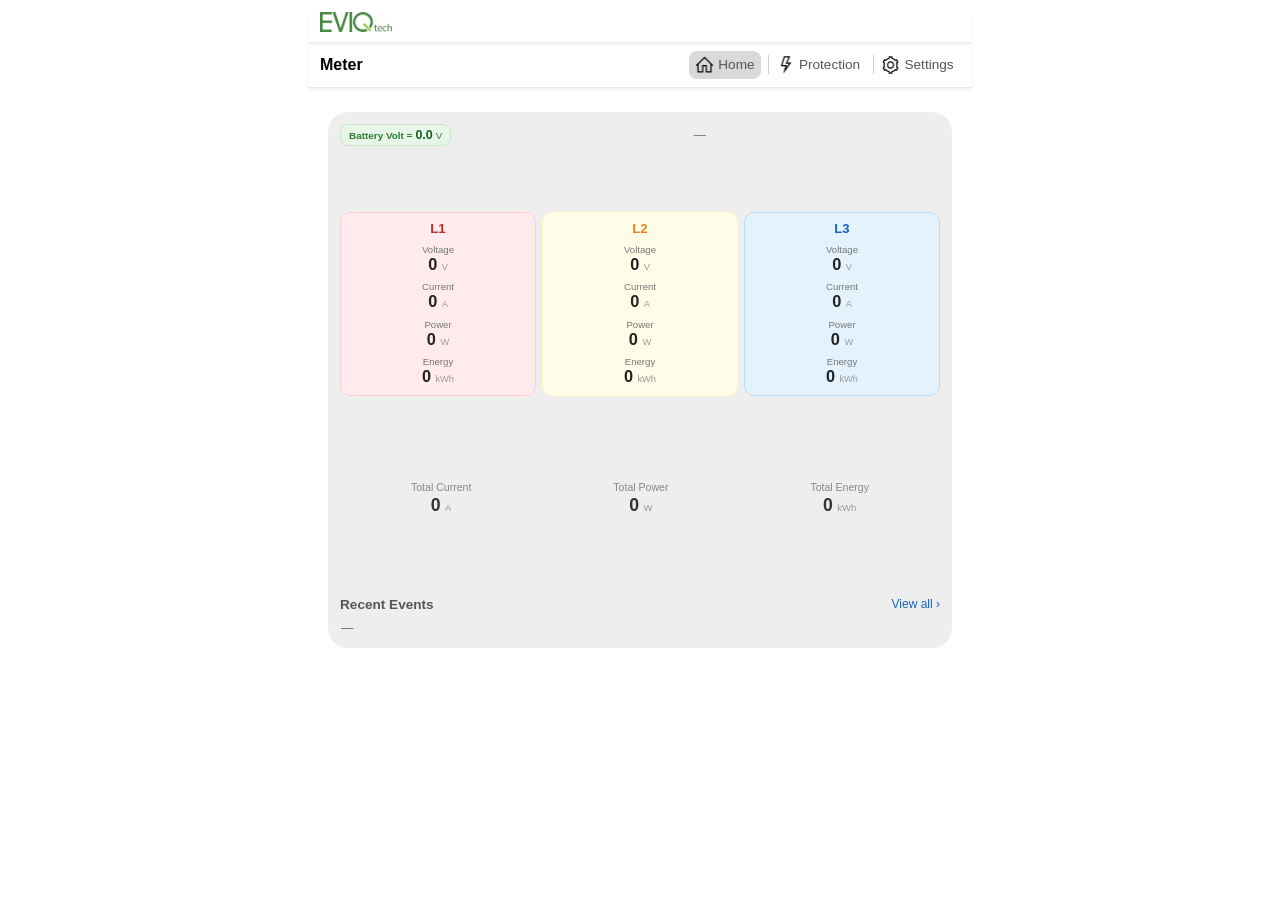
==== data/index.html @ b84dc97a "Log implementation, Bat voltage monitor implementation has been included in this commit." ====
<!DOCTYPE html>
<html lang="en">

<head>
  <meta charset="UTF-8" />
  <meta name="viewport" content="width=device-width, initial-scale=1.0" />
  <link rel="stylesheet" href="css/style.css?##VERSION##" />
  <link rel="stylesheet" href="css/style_additional.css?##VERSION##" />
  <link rel="icon" href="favicon.ico" type="image/x-icon" />
  <script src="scripts/app.js?##VERSION##" defer></script>
  <title>3-Phase Meter</title>
</head>

<body>
  <svg xmlns="http://www.w3.org/2000/svg" style="display:none;">
    <symbol id="icon-eye" viewBox="0 0 576 512">
      <path d="M288 0C128.94 0 3.85 114.61.3 266.34c-.8 32.34 11.94 63.22 36.02 87.29 10.1 10.09 20.68 19.2 31.87 27.5 62.94 44.48 143.53 68.87 219.82 68.87 144.1 0 269.5-114.6 273-266.34C575.7 82.65 463.96 0 288 0zM287.6 368c-52.76 0-95.96-43.23-95.96-96s43.2-96 95.96-96c52.77 0 95.98 43.22 95.98 96S340.37 368 287.6 368zm0-160a63.73 63.73 0 0 0-63.71 63.7 63.7 63.7 0 0 0 127.41 0A63.73 63.73 0 0 0 287.6 208z"/>
    </symbol>
  </svg>

  <div class="main-container">
    <header class="nav-bar">
      <div id="header-brand-bar" style="display:flex; align-items:center; justify-content:space-between;">
        <a href="/">
          <img src="images/logo.png" class="logo" onerror="this.style.display='none'" />
        </a>
        <div style="display:flex; flex-direction:column; align-items:center;">
          <div class="logo-images">
            <img src="images/wifi_e.svg" id="wifi-e" title="WiFi Excellent" style="display:none;" />
            <img src="images/wifi_g.svg" id="wifi-g" title="WiFi Good" style="display:none;" />
            <img src="images/wifi_w.svg" id="wifi-w" title="WiFi Weak" style="display:none;" />
            <img src="images/ap.png" id="apIcon" title="Access Point" style="display:none;" />
          </div>
          <span id="apwifiName" style="display:block; font-size:.6rem;"></span>
        </div>
      </div>

      <div class="v9-header-row" style="display:flex; align-items:center; justify-content:space-between; width:100%;">
        <h2 class="wpg-heading" style="display:block; flex-shrink:1; min-width:0;" id="switchNameText">Meter</h2>
        <nav class="menu-bar" id="menu-bar-nav"
             style="position:static; margin-left:auto; display:flex; flex-direction:row; box-shadow:none; width:auto; background:transparent; padding:0; gap:2px;">
          <div class="main_menu menu-1 active" onclick="showContent('menu-1')">
            <img src="images/home.png" alt="Home" /><span class="nav-label">Home</span>
          </div>
          <div class="main_menu menu-3" onclick="showContent('menu-3')">
            <img src="images/power.png" alt="Protection" /><span class="nav-label">Protection</span>
          </div>
          <div class="main_menu menu-2" onclick="showContent('menu-2')">
            <img src="images/settings.png" alt="Settings" /><span class="nav-label">Settings</span>
          </div>
        </nav>
      </div>
    </header>

    <div class="page" style="margin-top:6.5rem;">
      <main id="content">
        <!-- ============ HOME ============ -->
        <div class="home-container gap-flex content-div active" id="menu-1">
          <div id="main-switch-container" class="padding-outer" style="padding:1rem">
            <!-- Per-phase cards: each phase in its own colour with its V/I/P/E -->
            <!-- .phase-cell: one parameter (label / value / unit). Grid = 2x2 per box. -->
            <!-- Three phase boxes in a row (side by side) on both desktop and mobile. -->
            <style>
              .phase-row { display:flex; gap:6px; margin-top:10px; }
              .phase-box { flex:1 1 0; min-width:0; border-radius:10px; padding:8px 4px; border:1px solid; }
              .phase-name { font-weight:700; font-size:.82rem; margin-bottom:8px; text-align:center; }
              .phase-grid { display:flex; flex-direction:column; gap:7px; }
              .phase-cell { text-align:center; line-height:1.15; }
              .phase-cell .pl { display:block; font-size:.6rem; color:#777; }
              .phase-cell .pv { font-size:1.02rem; font-weight:700; color:#222; }
              .phase-cell .pu { font-size:.58rem; color:#999; }
              .total-row { margin-top:16px; padding-top:12px; border-top:1px solid #eee;
                           display:flex; justify-content:space-around; text-align:center; }
              .total-row .tl { font-size:.66rem; color:#888; display:block; margin-bottom:2px; }
              .total-row .tv { font-size:1.1rem; font-weight:700; color:#333; }
              .total-row .tu { font-size:.6rem; color:#999; }
              .home-top-row { display:flex; align-items:center; justify-content:space-between; gap:8px; }
              .battery-chip { display:inline-flex; align-items:baseline; gap:3px; background:#e8f5e9;
                              border:1px solid #c8e6c9; border-radius:8px; padding:3px 8px; white-space:nowrap; }
              .battery-chip .bl { font-size:.62rem; font-weight:700; color:#2e7d32; }
              .battery-chip .bv { font-size:.78rem; font-weight:700; color:#1b5e20; }
              .battery-chip .bu { font-size:.62rem; color:#2e7d32; }
              .battery-chip.low { background:#ffebee; border-color:#ffcdd2; }
              .battery-chip.low .bl, .battery-chip.low .bu { color:#c62828; }
              .battery-chip.low .bv { color:#b71c1c; }
            </style>

            <div class="home-top-row">
              <div class="battery-chip" id="batteryChip" title="Battery voltage">
                <span class="bl">Battery Volt =</span><b class="bv" id="battV">0.0</b><span class="bu">V</span>
              </div>
              <div id="systemTime" style="flex:1; text-align:center; font-size:.78rem; color:#777;">—</div>
            </div>

            <div class="phase-row">
              <div class="phase-box" style="background:#ffebee; border-color:#ffcdd2;">
                <div class="phase-name" style="color:#c62828;">L1</div>
                <div class="phase-grid">
                  <div class="phase-cell"><span class="pl">Voltage</span><b class="pv" id="v1">0</b> <span class="pu">V</span></div>
                  <div class="phase-cell"><span class="pl">Current</span><b class="pv" id="i1">0</b> <span class="pu">A</span></div>
                  <div class="phase-cell"><span class="pl">Power</span><b class="pv" id="p1">0</b> <span class="pu">W</span></div>
                  <div class="phase-cell"><span class="pl">Energy</span><b class="pv" id="e1">0</b> <span class="pu">kWh</span></div>
                </div>
              </div>

              <div class="phase-box" style="background:#fffde7; border-color:#fff9c4;">
                <div class="phase-name" style="color:#f57f17;">L2</div>
                <div class="phase-grid">
                  <div class="phase-cell"><span class="pl">Voltage</span><b class="pv" id="v2">0</b> <span class="pu">V</span></div>
                  <div class="phase-cell"><span class="pl">Current</span><b class="pv" id="i2">0</b> <span class="pu">A</span></div>
                  <div class="phase-cell"><span class="pl">Power</span><b class="pv" id="p2">0</b> <span class="pu">W</span></div>
                  <div class="phase-cell"><span class="pl">Energy</span><b class="pv" id="e2">0</b> <span class="pu">kWh</span></div>
                </div>
              </div>

              <div class="phase-box" style="background:#e3f2fd; border-color:#bbdefb;">
                <div class="phase-name" style="color:#1565c0;">L3</div>
                <div class="phase-grid">
                  <div class="phase-cell"><span class="pl">Voltage</span><b class="pv" id="v3">0</b> <span class="pu">V</span></div>
                  <div class="phase-cell"><span class="pl">Current</span><b class="pv" id="i3">0</b> <span class="pu">A</span></div>
                  <div class="phase-cell"><span class="pl">Power</span><b class="pv" id="p3">0</b> <span class="pu">W</span></div>
                  <div class="phase-cell"><span class="pl">Energy</span><b class="pv" id="e3">0</b> <span class="pu">kWh</span></div>
                </div>
              </div>
            </div>

            <!-- Totals: plain row, no box -->
            <div class="total-row">
              <div><span class="tl">Total Current</span><b class="tv" id="iT">0</b> <span class="tu">A</span></div>
              <div><span class="tl">Total Power</span><b class="tv" id="pT">0</b> <span class="tu">W</span></div>
              <div><span class="tl">Total Energy</span><b class="tv" id="eT">0</b> <span class="tu">kWh</span></div>
            </div>

            <!-- Recent events (preview; full log on log.html) -->
            <div style="margin-top:14px; border-top:1px solid #eee; padding-top:10px;">
              <div style="display:flex; justify-content:space-between; align-items:center;">
                <span style="font-size:.85rem; font-weight:600; color:#555;">Recent Events</span>
                <a href="log.html" style="font-size:.75rem; color:#1565c0; text-decoration:none;">View all ›</a>
              </div>
              <div id="homeLog" style="margin-top:8px; font-size:.78rem; color:#666; max-height:360px; overflow-y:auto; border:1px solid #f0f0f0; border-radius:6px;">—</div>
            </div>
          </div>
        </div>

        <!-- ============ PROTECTION ============ -->
        <div class="other-settings-container padding-outer-2 content-div" id="menu-3" style="display:none;">
          <style>
            .prot-box { border:1px solid #eee; border-radius:10px; padding:10px 12px; margin-top:10px; }
            .prot-head { display:flex; justify-content:space-between; align-items:center; }
            .prot-live { font-size:.68rem; color:#888; margin:2px 0 8px; }
            .prot-en { font-size:.82rem; display:block; margin:6px 0 8px; }
            .prot-field { display:flex; align-items:center; justify-content:space-between; gap:8px; margin:5px 0; }
            .prot-field span { font-size:.78rem; color:#555; }
            .prot-field input { width:100px; }
            .prot-stat { font-size:.7rem; font-weight:700; color:#999; }
          </style>
          <div class="other-settings gap-flex">
            <div class="collapsible-section i-c-c gap-flex cn pd2">
              <div class="hc pr">
                <h4 class="sh">Phase Protection</h4>
                <span class="hi" tabindex="0">i</span>
                <span class="ht">Enable protection per phase and set its limits.
                  Low Voltage: 150–250 V. High Voltage: 200–290 V (must be above Low Voltage).
                  Overload Current: 0.01–50 A. Saving requires your device PIN.</span>
              </div>

              <div class="prot-box" style="border-left:4px solid #c62828;">
                <div class="prot-head"><b style="color:#c62828;">Phase L1</b><span class="prot-stat" id="protStat1">—</span></div>
                <div class="prot-live">Live: <span id="protLiveV1">—</span> V&nbsp;/&nbsp;<span id="protLiveI1">—</span> A</div>
                <label class="prot-en"><input type="checkbox" id="protEn1" /> Enable protection</label>
                <div class="prot-field"><span>High Voltage (V) <small style="color:#999;">200–290</small></span><input type="number" id="protHv1" step="1" min="200" max="290" class="idB" /></div>
                <div class="prot-field"><span>Low Voltage (V) <small style="color:#999;">150–250</small></span><input type="number" id="protLv1" step="1" min="150" max="250" class="idB" /></div>
                <div class="prot-field"><span>Overload Current (A) <small style="color:#999;">0.01–50</small></span><input type="number" id="protHi1" step="0.01" min="0.01" max="50" class="idB" /></div>
              </div>

              <div class="prot-box" style="border-left:4px solid #f57f17;">
                <div class="prot-head"><b style="color:#f57f17;">Phase L2</b><span class="prot-stat" id="protStat2">—</span></div>
                <div class="prot-live">Live: <span id="protLiveV2">—</span> V&nbsp;/&nbsp;<span id="protLiveI2">—</span> A</div>
                <label class="prot-en"><input type="checkbox" id="protEn2" /> Enable protection</label>
                <div class="prot-field"><span>High Voltage (V) <small style="color:#999;">200–290</small></span><input type="number" id="protHv2" step="1" min="200" max="290" class="idB" /></div>
                <div class="prot-field"><span>Low Voltage (V) <small style="color:#999;">150–250</small></span><input type="number" id="protLv2" step="1" min="150" max="250" class="idB" /></div>
                <div class="prot-field"><span>Overload Current (A) <small style="color:#999;">0.01–50</small></span><input type="number" id="protHi2" step="0.01" min="0.01" max="50" class="idB" /></div>
              </div>

              <div class="prot-box" style="border-left:4px solid #1565c0;">
                <div class="prot-head"><b style="color:#1565c0;">Phase L3</b><span class="prot-stat" id="protStat3">—</span></div>
                <div class="prot-live">Live: <span id="protLiveV3">—</span> V&nbsp;/&nbsp;<span id="protLiveI3">—</span> A</div>
                <label class="prot-en"><input type="checkbox" id="protEn3" /> Enable protection</label>
                <div class="prot-field"><span>High Voltage (V) <small style="color:#999;">200–290</small></span><input type="number" id="protHv3" step="1" min="200" max="290" class="idB" /></div>
                <div class="prot-field"><span>Low Voltage (V) <small style="color:#999;">150–250</small></span><input type="number" id="protLv3" step="1" min="150" max="250" class="idB" /></div>
                <div class="prot-field"><span>Overload Current (A) <small style="color:#999;">0.01–50</small></span><input type="number" id="protHi3" step="0.01" min="0.01" max="50" class="idB" /></div>
              </div>

              <div style="margin-top:10px;"><input type="button" class="cn button" value="Save Protection" onclick="saveProtection()" /></div>
              <p id="protMsg" class="cn" style="min-height:16px;"></p>
            </div>
          </div>
        </div>

        <!-- ============ SETTINGS ============ -->
        <div class="other-settings-container padding-outer-2 content-div" id="menu-2" style="display:none;">
          <div class="other-settings gap-flex">

            <!-- Device time -->
            <div class="collapsible-section i-c-c gap-flex cn pd2">
              <div class="hc pr"><h4 class="sh">Device Time</h4></div>
              <p class="cn" style="margin:10px 1px 10px 20px;"><span id="rtcTime"></span></p>
            </div>

            <!-- WiFi settings + scan -->
            <div class="wifi-settings collapsible-section i-c-c gap-flex cn pd2">
              <div class="hc pr">
                <h4 class="sh">WiFi Settings</h4>
                <span class="hi" tabindex="0">i</span>
                <span class="ht">Connect the meter to your local WiFi to access this page from your network.
                  If WiFi is unavailable, the device falls back to its own Access Point.</span>
              </div>
              <div class="cn" style="margin:10px 1px 10px 5px; font-style:italic;">
                <span id="connectionDetails"></span>
                <span id="wiFiDetails" style="display:block; margin-top:5px;"></span>
                <span id="macDetails" style="display:block; margin-top:5px;"></span>
              </div>

              <div>
                <p class="p-s pb2" title="WiFi SSID">WiFi SSID</p>
                <input type="text" id="ssid" class="idB cn" maxlength="32" />
              </div>
              <div style="margin-top:6px;">
                <input type="button" class="cn button" value="Scan Networks" onclick="scanNetworks()" />
                <div id="scanList" style="margin:6px 0; font-size:.8rem;"></div>
              </div>
              <div class="pc">
                <p class="p-s pb2" title="Password">Password</p>
                <input type="password" id="pass" class="idB" maxlength="64" />
                <span class="view-password" onclick="viewPassword('pass')">
                  <svg class="icon"><use href="#icon-eye"></use></svg>
                </span>
              </div>
              <div style="margin-top:8px;">
                <input type="button" id="submitWiFi" class="cn button" value="Save &amp; Connect" onclick="saveWifi()" />
                <input type="button" id="disconnectWiFi" class="cn button" value="Disconnect WiFi"
                       onclick="disconnectWifi()" style="margin-left:6px;" />
              </div>
              <p id="wifiMsg" class="cn" style="min-height:16px;"></p>
            </div>

            <!-- Device name -->
            <div class="wifi-settings collapsible-section i-c-c gap-flex cn pd2">
              <div class="hc pr">
                <h4 class="sh">Device Name</h4>
                <span class="hi" tabindex="0">i</span>
                <span class="ht">Name the device (4–20 chars). Sets the AP name (&lt;name&gt;_AP) and
                  the http://&lt;name&gt;.local address. Restart to fully apply.</span>
              </div>
              <div class="deviceName">
                <p class="p-s pb2">Device Name</p>
                <input type="text" id="deviceName" class="idB" maxlength="20" minlength="4" />
              </div>
              <div><input type="button" class="cn button" value="Save" onclick="saveName()" /></div>
              <p id="nameMsg" class="cn" style="min-height:16px;"></p>
            </div>

            <!-- AP password -->
            <div class="wifi-settings collapsible-section i-c-c gap-flex cn pd2">
              <div class="hc pr">
                <h4 class="sh">Access Point Password</h4>
                <span class="hi" tabindex="0">i</span>
                <span class="ht">Set a password (min 8 chars) for the device's own Access Point.
                  Leave blank to keep the AP open.</span>
              </div>
              <div class="pc">
                <p class="p-s pb2" title="AP Password">AP Password</p>
                <input type="password" id="APPass" class="input-div" maxlength="63" />
                <span class="view-password" onclick="viewPassword('APPass')">
                  <svg class="icon"><use href="#icon-eye"></use></svg>
                </span>
              </div>
              <div><input type="button" class="cn button" value="Save" onclick="saveApPass()" /></div>
              <p id="apMsg" class="cn" style="min-height:16px;"></p>
            </div>

            <!-- Device PIN -->
            <div class="wifi-settings collapsible-section i-c-c gap-flex cn pd2">
              <div class="hc pr">
                <h4 class="sh">Device PIN</h4>
                <span class="hi" tabindex="0">i</span>
                <span class="ht">4-digit PIN used to unlock this page.</span>
              </div>
              <div class="pc">
                <p class="p-s pb2" title="New PIN">New PIN</p>
                <input type="password" id="devicePin" class="input-div" maxlength="4" minlength="4" inputmode="numeric" />
                <span class="view-password" onclick="viewPassword('devicePin')">
                  <svg class="icon"><use href="#icon-eye"></use></svg>
                </span>
              </div>
              <div><input type="button" class="cn button" value="Save" onclick="savePin()" /></div>
              <p id="pinMsg" class="cn" style="min-height:16px;"></p>
            </div>

            <!-- EVIQtech Cloud (MQTT) -->
            <div class="collapsible-section i-c-c gap-flex cn pd2">
              <div class="hc pr">
                <h4 class="sh">EVIQtech Cloud</h4>
                <span class="hi" tabindex="0">i</span>
                <span class="ht">Enter your email to register this device to the EVIQtech cloud over MQTT.
                  The device must be connected to WiFi. You'll get an email with a link to activate your account,
                  after which the device syncs its live data to the cloud.</span>
              </div>
              <p class="cn" id="cloudStatusText" style="font-style:italic; margin:6px 0;">—</p>
              <div id="cloudEmailDiv">
                <p class="p-s pb2" title="Email Address">Email Address</p>
                <input type="email" id="clEmail" class="idB" maxlength="120" />
                <div style="margin-top:8px;">
                  <input type="button" class="cn button" value="Connect to Cloud" onclick="connectCloud()" />
                </div>
              </div>
              <div id="cloudStatusDiv" style="display:none; margin-top:8px;">
                <input type="button" class="cn button" value="Disconnect Cloud" onclick="disconnectCloud()" />
              </div>
              <p id="cloudMsg" class="cn" style="min-height:16px;"></p>
            </div>

            <!-- Firmware update -->
            <div class="collapsible-section i-c-c gap-flex cn pd2">
              <div class="hc pr">
                <h4 class="sh">Firmware Update</h4>
                <span class="hi" tabindex="0">i</span>
                <span class="ht">Upload a new firmware .bin to update the device. Do not power off during update.</span>
              </div>
              <p class="cn">Current Version: <span id="firmwareVersion">v##VERSION##</span></p>
              <form name="uploadForm" id="uploadForm" method="POST" action="/updateSystem"
                    enctype="multipart/form-data" onsubmit="return firmwareUpdate(event)">
                <label for="firmware" class="pb2">Firmware (.bin):</label><br />
                <input type="file" name="firmware" id="firmware" accept=".bin" /><br /><br />
                <input type="submit" class="cn button" value="Update Firmware" />
              </form>
              <p id="otaMsg" class="cn" style="min-height:16px;"></p>
            </div>

            <!-- Meter front-end (STM32) firmware update -->
            <div class="collapsible-section i-c-c gap-flex cn pd2">
              <div class="hc pr">
                <h4 class="sh">STM Firmware update</h4>
                <span class="hi" tabindex="0">i</span>
                <span class="ht">Upload a new STM32 .bin. The front-end reboots into its bootloader and is
                  reflashed over UART. Metering stops for the duration. Do not power off during update.</span>
              </div>
              <form name="stmUploadForm" id="stmUploadForm" method="POST" action="/updateSTM32"
                    enctype="multipart/form-data" onsubmit="return stm32Update(event)">
                <label for="stmFirmware" class="pb2">STM32 Firmware (.bin):</label><br />
                <input type="file" name="firmware" id="stmFirmware" accept=".bin" /><br /><br />
                <input type="submit" class="cn button" value="1. Send to Front-End" />
              </form>
              <div class="pd2">
                <input type="button" class="cn button" value="2. Install &amp; Restart"
                       onclick="stm32Apply()" />
              </div>
              <p id="stmOtaMsg" class="cn" style="min-height:16px;"></p>
            </div>

            <!-- Logout -->
            <div class="collapsible-section i-c-c gap-flex cn pd2">
              <div class="hc pr"><h4 class="sh">Session</h4></div>
              <div><input type="button" class="cn button" value="Logout" onclick="logout()" /></div>
            </div>

          </div>
        </div>

      </main>
    </div>
  </div>
</body>

</html>
---- data/css/style.css ----
/*@import url(https://fonts.googleapis.com/css2?family=Open+Sans:ital,wght@0,300..800;1,300..800&display=swap);
*/

html {
  font-size: 16px;
}

* {
  padding: 0;
  margin: 0;
}

body {
  font-family: "Open Sans", sans-serif;
  max-width: 40rem;
  margin: 0 auto;
}


.float-right {
  float: right;
}
/* ------------------------------Headings------------------------------ */
@media only screen and (max-width: 28.125rem) {
  body {
    width: 100%;
    margin: 0 auto;
  }
  header {
    position:fixed;
    top:0;
    z-index: 100;
    width: 94%;
    max-width: 40rem;
    padding: 0.75rem;
  }
}
@media only screen and (min-width: 28.126rem ) {
/* @media only screen and (min-width: 64rem) { */
  body {
    width: 80%;
    margin: 0 auto;
  }
  header {
    position:fixed;
    top:0;
    width:80%;
    max-width: 40rem;
    left: 50%;
    transform: translateX(-50%);
    z-index: 100;
    padding: 0.75rem 1rem;
  }
}
.wpg-heading {
  font-weight: 650;
}

.main-heading {
  font-weight: 550;
  padding-bottom: 10px;
}

.sh {
  font-weight: 550;
  margin-bottom: 0.5rem;
}
.hc {
  display: flex;
  justify-content: space-between;
  align-items:flex-end;
}

/* .cn {
  font-size: 500;
} */

.main_menu {
  margin: 0 auto;
}
.p-s {
  width:150px;
}
.p-m {
  width:165px;
}

.inp-s {
  width: 5rem;
  height: 1.5rem;
  border: 0.0625rem solid #bbb;
  border-radius: 0.2rem;
  padding-left: 3px;
}

.input-div {
  width: 6.5rem;
  height: 1.5rem;
  border: 0.0625rem solid #bbb;
  border-radius: 0.2rem;
  padding-left: 3px;
}
.input-div-time {
  width: 7.2rem;
  height: 1.5rem;
  border: 0.0625rem solid #bbb;
  border-radius: 0.2rem;
  padding-left: 3px;
}
.idB {
  
  border: 0.0625rem solid #bbb;
  border-radius: 0.2rem;
  padding-left: 3px;
}

.button {
  /* background-color: #468a42;
  color: #fff;
  border: 0.0625rem solid #fff0;
  border-radius: 0.25rem; */
      color: #468a42;
      border: 0.0625rem solid #bbb;
      border-radius: 0.25rem;
      font-weight: bold;
}
.button:active {
  transform: scale(0.90);
}
.button:disabled {
    color: gray; 
    cursor: not-allowed; 
    transform: none; 
}

.button-2 {
  background-color: #468a42;
  color: #fff;
  border: 0.0625rem solid #fff0;
  border-radius: 0.25rem;
  padding: 5px;
      /* color: #468a42;
      border: 0.0625rem solid #bbb;
      border-radius: 0.25rem;
      font-weight: bold; */
}
.button-2:active {
  transform: scale(0.90);
}
.light-pc::placeholder {
  color: #d3d3d3; /* Light gray color for placeholder */
}

.info-button{
  position: absolute;
  top: 0;
  right: 0px;
  border-radius: 50%;
}
/* 
.ht {
  position: fixed;
  right:0;
  transform: translateX(0%);
  background-color: #f9f9f9;
  border: 1px solid #ccc;
} */
.info-button.ht{
  position: relative
}

.nav-bar {
  background-color: #fff;
  /* display: flex;
  justify-content: space-between; */
  align-items: center;
}

.logo-images {
  display: flex;
  gap: 0.35rem;
  align-items: center;
  height: 1.1rem;
}

.menu-bar {
  background-color: #fff;
  box-shadow: 0 0 2rem #a4a4a4;
  z-index: 999;
  display: flex;
  justify-content: center;
}

.pb10 {
  padding-bottom: 10px;
}
.pb5 {
  padding-bottom: 5px;
}
.pb2 {
  padding-bottom: 2px;
}

input[type="radio"]{
  margin: 0 5px 0 5px;
}

.help-below-box {
  font-size: 0.75rem; 
  margin-top: 2px; 
  text-align: right; 
  width: 92%;
  color:#bbb;
}
/*
.hi {
  cursor: pointer;
  position: relative;
  display: inline-block;
}

.ht {
  display: none;
  position:;
  bottom: 100%;
  left: 75%;
  transform: translateX(-50%);
  background-color: #f9f9f9;
  border: 1px solid #ccc;
  padding: 10px;
  width: 400px;
  
  z-index: 10;
}

.hi:hover .ht {
  display: block;
}
  */

@media only screen and (max-width: 28.125rem) {
  .wpg-heading {
    font-size: 1.75rem;
    /* margin-left: 5%; */
  }

  .main-heading {
    font-size: 1.5rem;
    padding-bottom: 10px;

  }

  .sh {
    font-size: 1rem;
    /* font-weight: bold; */
  }

  .cn {
    font-size: .85rem;
  }

  .nav-bar {
    padding: .75rem;
  }

  .logo {
    width: 3.5rem;
  }

  .menu-bar {
    bottom: 0;
    width: 100%;
    padding: 5px 0;
    position: fixed;
    justify-content: space-around;
  }

  .main_menu {
    padding: 0.5rem 1.25rem;
    border-radius: 1.5rem;
  }

  .main_menu.active {
    background-color: #d9d9d9;
    border-color: #bbb;
  }

  .main_menu img {
    width: 1.75rem;
    height: 1.75rem;
  }
  
  .logo-images img {
    width: 1rem;
    height: 1rem;
  }

  .padding-outer {
    padding: 1.5rem 1.25rem;
  }
  .padding-outer-2 {
    padding: 1.5rem .75rem;
  }

  .padding-div {
    padding: .75rem 1.25rem;
  }
  .pd2 {
    padding: 1rem .75rem;
  }

  .gap-flex {
    gap: 1rem;
  }

  .input-div {
    width: 6.25rem;
    height: 1.5rem;
  }
  .idB {
    width: 12rem;
    height: 1.75rem;
  }
  

  .button {
    padding: 0.5rem;
  }
}

/* @media only screen and (28.125rem <= width <= 63.9375rem) and (max-height: 43.75rem) { */
@media only screen and (min-width: 28.126rem ) {

  .wpg-heading {
    font-size: 1.75rem;
    /* margin-left: 1rem; */
  }

  .main-heading {
    font-size: 1.5rem;
    padding-bottom: 10px;

  }

  .sh {
    font-size: 1.1rem;
    /* font-weight: bold; */
  }

  .cn {
    font-size: .85rem;
  }

  .nav-bar {
    padding: 1rem;
  }

  .logo {
    width: 4rem;
  }

  .logo-images img {
    width: 1rem;
    height: 1rem;
  }

  .menu-bar {
    width: 4.5rem;
    position: fixed;
    top: 5rem;
    border-radius: 1.2rem;
    flex-direction: column;
    margin-left: 1rem;
    padding: 0.5rem 0;
    gap: 0.5rem;
  }

  .main_menu {
    padding: 0.5rem 1rem;
    border-radius: 1.5rem;
  }

  .main_menu.active {
    background-color: #d9d9d9;
    border-color: #bbb;
  }

  .main_menu img {
    width: 2rem;
    height: 2rem;
  }

  .padding-outer,
  .padding-outer-2
  {
    padding: 1.5rem 1.25rem;
  }

  .padding-div,
  .pd2 {
    padding: 1rem;
  }

  .gap-flex {
    gap: 1rem;
  }

  .input-div {
    width: 6rem;
    height: 1.25rem;
  }
  .idB {
    width: 12rem;
    height: 1.75rem;
  }


  .button {
    padding: 0.4rem;
  }
}

/* @media only screen and (28.125rem < width <= 63.9375rem) and (min-height: 43.75rem) {
  .wpg-heading {
    font-size: 3rem;
    
  }

  .main-heading {
    font-size: 2rem;
    padding-bottom: 10px;
  }

  .sh {
    font-size: 1.75rem;
    font-weight: bold;
  }

  .cn {
    font-size: 1rem;
  }

  .nav-bar {
    padding: 1rem;
  }

  .logo {
    width: 8rem;
  }

  .logo-images img {
    width: 1.5rem;
    height: 1.5rem;
  }

  .menu-bar {
    bottom: 0;
    width: 100%;
    padding: 1rem 0;
    position: fixed;
    justify-content: space-around;
  }

  .main_menu {
    padding: 1rem 2.5rem;
    border-radius: 2rem;
  }

  .main_menu.active {
    background-color: #d9d9d9;
    border-color: #bbb;
  }

  .main_menu img {
    width: 3.3rem;
    height: 3.3rem;
  }

  .padding-outer,
  .padding-outer-2
    {
    padding: 2.5rem;
  }

  .padding-div,
  .pd2 {
    padding: 1.25rem 1.75rem;
  }

  .gap-flex {
    gap: 1.25rem;
  }

  .input-div {
    width: 9rem;
    height: 2rem;
  }

  .idB {
    width:15rem;
    height: 2rem;
  }

  .button {
    padding: 0.75rem;
  }
} */

@media only screen and (min-width: 64rem) {
  .wpg-heading {
    font-size: 1.75rem;

  }

  .main-heading {
    font-size: 1.4rem;
    padding-bottom: 10px;
  }

  .sh {
    font-size: 1.2rem;
    /* font-weight: bold; */
  }

  .cn {
    font-size: .85rem;
  }

  .nav-bar {
    padding: 0.75rem 1rem;
  }

  .logo {
    width: 4.5rem;
  }

  .logo-images img {
    width: 1.2rem;
    height: 1.2rem;
  }

  .menu-bar {
    width: 5rem;
    position: fixed;
    top: 5.5rem;
    border-radius: 1.5rem;
    flex-direction: column;
    margin-left: 1.25rem;
    padding: 0.75rem 0;
    gap: 0.5rem;
  }

  .main_menu {
    padding: 0.75rem 1rem;
    border-radius: 1.75rem;
  }

  .main_menu.active {
    background-color: #d9d9d9;
    border-color: #bbb;
  }

  .main_menu img {
    width: 2.25rem;
    height: 2.25rem;
  }

  .padding-outer,
  .padding-outer-2{
    padding: 1.75rem;
  }

  .padding-div,
  .pd2 {
    padding: 0.75rem 1.25rem;
  }

  .gap-flex {
    gap: 1rem;
  }

  .input-div {
    width: 6.5rem;
    height: 1.5rem;
  }
  .idB {
    width: 15rem;
    height: 1.75rem;
  }

  .button {
    padding: 0.5rem;
  }
}

.page {
  background-color: #fff;
}
#content-first {
    width: 90%;
    margin: 6rem auto 5rem auto;
  }
@media only screen and (max-width: 28.125rem) {
  #content {
    /* width: 90%; */
    margin: 0.7rem .75rem 5rem .75rem;
  }
}

/* @media only screen and (28.125rem <= width <= 63.9375rem) and (max-height: 43.75rem) { */
@media only screen and (min-width: 28.126rem ) {

  #content {
    margin: 0.5rem 3rem 0.5rem 6.5rem;
  }
}

/* @media only screen and (28.125rem < width <= 63.9375rem) and (min-height: 43.75rem) {
  #content {
    width: 90%;
    margin: 1.25rem auto;
  }
} */

@media only screen and (min-width: 64rem) {
  .page {
    display: flex;
    flex-direction: column;
    gap: 1.25rem;
  }

  #content {
    margin-left: 7.75rem;
  }
}

.main_menu {
  display: flex;
  justify-content: center;
  align-items: center;
}

/* ------------------------------Switch container section------------------------------ */
.home-container {
  display: flex;
}

.switch-duration,
#main-switch-container,
.log-full {
  background-color: #eee;
  border-radius: 1.25rem;
}
.power-settings-container,
.other-settings-container {
  background-color: transparent;
  border-radius: 0;
}

.duration-and-switch,
.hr-min-input,
#main-switch-container,
#schedule-card-container,
.schedule-container,
.other-settings,
.upper-sch-part,
.timings-and-restart,
.pcard,
.i-c-c {
  display: flex;
  flex-direction: column;
}

#main-switch-container {
  justify-content: space-around;
}

.switch-duration,
.hour-minute-input {
  display: flex;
}

.switch-duration{
  align-items: center;
}

.hour-minute-input {
  align-items: center;
  gap: 0.1rem;
}

#switch-main {
  display: none;
}

.switch-container {
  display: flex;
  align-items: center;
  justify-content: center;
  gap: 1.25rem;
}

.switch {
  /* cursor: pointer; */
  background: grey;
  display: block;
  border-radius: 6rem;
  position: relative;
}

.switch:after {
  content: "";
  position: absolute;
  top: 0.3125rem;
  left: 0.3125rem;
  background: #fff;
  border-radius: 5.5rem;
  transition: 0.3s;
}

#switch-main:checked + .switch {
  background: #bada55;
}

#switch-main:checked + .switch:after {
  left: calc(100% - 0.3125rem);
  transform: translateX(-100%);
}

.switch-container__content {
  display: flex;
  justify-content: space-between;
  gap: 1rem;
}


.log-full img {
  float: right;
  margin-bottom: 0.25rem;
}

table {
  width: 100%;
}

table,
td,
th {
  border: 0.0625rem solid #a1a1a1;
  border-collapse: collapse;
  text-align: left;
  padding: 0.5rem;
}

@media only screen and (max-width: 28.125rem) {
  .home-container {
    flex-direction: column;
  }

  #main-switch-container {
    gap: 1.5rem;
  }

  .switch {
    width: 7.5rem;
    height: 3.75rem;
  }

  .switch:after {
    width: 3rem;
    height: 3rem;
  }

  .switch:active:after {
    width: 4.5rem;
  }

  .on,
  .off {
    font-size: 1rem;
  }

  .readings,
  .duration-left-time {
    font-size: 1.5rem;
  }

  .readings-2{
    font-size: 1rem;
  }

  .log-full img {
    width: 1.25rem;
    height: 1.25rem;
  }
}

/* @media only screen and (28.125rem <= width <= 63.9375rem) and (max-height: 43.75rem) { */
@media only screen and (min-width: 28.126rem ) {
  #main-switch-container {
    gap: 2.5rem;
  }

  .switch {
    width: 7.5rem;
    height: 3.75rem;
  }

  .switch:after {
    width: 3rem;
    height: 3rem;
  }

  .switch:active:after {
    width: 4.5rem;
  }

  .on,
  .off {
    font-size: 1.25rem;
  }
/* 
  #cval,
  #vval,
  #power,
  .duration-left-time {
    font-size: 2rem;
  } */
}

/* @media only screen and (28.125rem < width <=63.9375rem) and (min-height: 43.75rem) {
  .home-container {
    flex-direction: column;
  }

  #main-switch-container {
    gap: 5rem;
  }

  .switch {
    width: 12.5rem;
    height: 6.25rem;
  }

  .switch:after {
    width: 5.625rem;
    height: 5.625rem;
  }

  .switch:active:after {
    width: 8rem;
  }

  .on,
  .off {
    font-size: 2.5rem;
  }
  #cval,#vval,#power,
  .duration-left-time {
    font-size: 2.5rem;
  }

  .log-full img {
    width: 1.75rem;
    height: 1.75rem;
  }
} */

@media only screen and (min-width: 64rem) {
  #main-switch-container {
    gap: 3.5rem;
  }

  .switch {
    width: 7.5rem;
    height: 3.75rem;
  }

  .switch:after {
    width: 3rem;
    height: 3rem;
  }

  .switch:active:after {
    width: 4.5rem;
  }

  .on,
  .off {
    font-size: 1.25rem;
  }
/* 
  #cval,
  #vval,
  #power,
  .duration-left-time {
    font-size: 2rem;
  } */

  .log-full img {
    width: 1.25rem;
    height: 1.25rem;
  }
}

.main-schedule-container {
  background-color: #eee;
  border-radius: 1rem;
}

.accordion-title {
  cursor: pointer;
  font-weight: normal;
}

.accordion-button {
  background: none;
  border: none;
  font-size: 1.2rem;
  cursor: pointer;
  transform: rotate(0deg);
  transition: transform 0.3s ease;
}

.accordion-button.open {
  transform: rotate(-90deg);
}

.accordion.active .schedule-card {
  display: flex;
}

.schedule-card {
  position: relative;
  display: none;
  flex-direction: column;
  gap: 1rem;
  padding: 1rem 1.25rem 1rem 1.25rem;
  background-color: #fff;
}

.btn-div{
  display: flex;
  gap: 0.5rem;
  margin-top: 0.25rem;
}

/* Toggle Switch Styles */
.sch-enable {
  position: relative;
  display: inline-block;
  width: 35px;
  height: 20px;
}

.sch-enable input {
  opacity: 0;
  width: 0;
  height: 0;
}

.slider {
  position: absolute;
  cursor: pointer;
  top: 0;
  left: 0;
  right: 0;
  bottom: 0;
  background-color: #ccc;
  transition: .4s;
}

.slider:before {
  position: absolute;
  content: "";
  height: 15px;
  width: 15px;
  left: 4px;
  bottom: 4px;
  background-color: white;
  transition: .4s;
}

input:checked + .slider {
  background-color: #468a42;
}

input:checked + .slider:before {
  transform: translateX(12px);
}

.slider.round {
  border-radius: 34px;
}

.slider.round:before {
  border-radius: 50%;
}

.margin-bottom {
  margin-bottom: 1rem;
}
.pcard,
.i-c-c {
  background-color: #fff;
  border-radius: 0.5rem;
  position: relative;
}

.accordion {
  /* cursor: pointer; */
  width: auto;
  text-align: left;
  transition: 0.4s;
  overflow: hidden;
  background-color: #fff;
  border-radius: 0.5rem;
  border: 1px solid #ddd;
}
.accordion-title {
  background-color: #fff;
  border-bottom: 1px solid #ddd;
}
/* Dim disabled schedules */
.accordion.sch-disabled {
  opacity: 0.55;
}
.accordion.sch-disabled .accordion-title {
  background-color: #fff;
}

.schedule-container {
  width: auto;
  border-radius: 1.25rem;
}

.upper-sch-part {
  justify-content: space-between;
  align-items: flex-start;
  gap: 1.25rem;
}
.timings-and-restart {
  gap: 1.25rem;
}

.act-btn {
  align-self: flex-end;
  /* background-color: #f0f0f0; */
  border: 0.0625rem solid #bbb;
  border-radius: 0.25rem;
  padding: 8px 12px;
  cursor: pointer;
  font-weight: bold;
  color: #468a42;
  margin-top: 10px;
  transition: transform 0.1s ease-in-out;
}


.act-btn:active {
  transform: scale(0.90);
}

.er-box {
  color : #ac0000;
  font: 12px;
  margin-top : 5px;
  padding : 8px;
}
.switch-type-dropdown:hover .dropdown-content {
  display: block;
}

#weekly-options {
  display: none;
}

.weekly__days {
  display: flex;
  font-size: .9rem;
  width: 230%;
  gap: 0.5rem;
}


.day-check {
  display: none;
}

.day-check + .day-label {
  background-color: #ccc;
  color: #fff;
  cursor: pointer;
  border-radius: 0.25rem;
  display: inline-block;
  backface-visibility: hidden;
  transition: all 0.6s ease;
}

.day-check:checked + .day-label {
  background-color: #468a42;
  backface-visibility: hidden;
}

.remove-schedule {
  position: absolute;
  right: 5%;
}

.timings {
  display: flex;
  gap: 1.25rem;
}

#start-time,
#end-time {
  border-left: 0.0625rem solid transparent;
  border-top: 0.0625rem solid transparent;
  border-right: 0.0625rem solid transparent;
}

#switch-name-input {
  height: 2rem;
  font-size: 1rem;
  width: 9.2rem;
}

.duration {
  display: flex;
  flex-wrap: wrap;
  gap: 1rem;
}

.start-duration,
.end-duration {
  display: flex;
  gap: 0.5rem;
}

#restart-input, #res-i-1{
  display: flex;
  gap: 0.5rem;
}

#restart-input,res-i-1 div {
  display: flex;
  align-items: center;
  gap: 0.5rem;
}

@media only screen and (max-width: 28.125rem) {
  .remove-schedule {
    width: 1.5rem;
    height: 1.5rem;
  }

  .day-check + .day-label {
    padding: 0.3rem 0.5rem;
  }

  #sch-type {
    padding: 0.25rem;
    border-radius: .5rem;
  }

  .timings {
    align-items: flex-start;
  }

  .restart-input {
    width: 1rem;
    height: 1rem;
  }
}

/* @media only screen and (28.125rem <= width <=63.9375rem) and (max-height: 43.75rem) { */
@media only screen and (min-width: 28.126rem ) {

  .remove-schedule {
    width: 1.5rem;
    height: 1.5rem;
  }

  .day-check + .day-label {
    padding: 0.25rem 0.6rem;
  }

  #sch-type {
    padding: 0.25rem;
    border-radius: .5rem;
  }

  .timings {
    align-items: center;
  }

  .restart-input {
    width: 0.9rem;
    height: 0.9rem;
  }
}

/* @media only screen and (28.125rem < width <=63.9375rem) and (min-height: 43.75rem) {
  .accordion-button{
    font-size: 2rem;
  }

  .remove-schedule {
    width: 2rem;
    height: 2rem;
  }

  .day-check + .day-label {
    padding: 0.5rem 0.75rem;
  }

  #sch-type {
    padding: 0.6rem;
    border-radius: .5rem;
  }

  .timings {
    align-items: flex-start;
  }

  .restart-input {
    width: 1.75rem;
    height: 1.75rem;
  }
} */

@media only screen and (min-width: 64rem) {
  .remove-schedule {
    width: 1.5rem;
    height: 1.5rem;
  }

  .day-check + .day-label {
    padding: 0.25rem 0.75rem;
  }

  #sch-type {
    padding: 0.4rem;
    border-radius: .5rem;
  }

  .timings {
    align-items: flex-start;
  }

  .restart-input {
    width: 1rem;
    height: 1rem;
  }
}

.blinking-colon {
  animation: blink 1s infinite;
}
@keyframes blink {
  0%, 50% {
      opacity: 1;
  }
  50.01%, 100% {
      opacity: 0;
  }
}
.pid
{
  display: flex;
  align-items: center;
  gap: 0.5rem;
  min-width: 3rem;
  min-height: 1.25rem;
}

.content-div {
  display: none;

}

.content-div.active {
  display: block;
  margin-bottom: 50px;
}

#error-msg {
  color: rgb(210, 30, 30);
  display: none; /* Initially hidden */
}

.ff {
  margin-bottom: 0;
  position: relative;
  padding-top: 1.5rem;
}
.hi {
  position: absolute;
  top: 0.25rem;
  right: 0.25rem;
  display: inline-block;
  background-color: transparent;
  color: #999;
  border: none;
  font-family: 'Georgia', 'Times New Roman', serif;
  font-style: italic;
  font-weight: 600;
  font-size: 15px;
  line-height: 1;
  cursor: pointer;
  transition: color 0.2s;
  padding: 0;
  width: auto;
  height: auto;
}
.hi:hover {
  color: #468a42;
}
.ht {
  display: none;
  position: absolute;

  background-color:#f8f8b8;
  border: 1px solid #ccc;
  padding: 10px;
  border-radius: 5px;
  width: 200px;
  top: 100%;
  right: 0;
  z-index: 1000;
  text-align: left;
  font-size: 12px;
  box-shadow: 0px 0px 5px rgba(0, 0, 0, 0.2);
}
.hi:focus + .ht,
.hi:hover + .ht {
  display: block;
}

.pr {
  position: relative;
}

/* Responsive adjustments for help text*/
  @media only screen and (max-width: 28.125rem) {
      .ht {
        width: 250px;
    }
  }

  @media only screen and (28.125rem <= width <=63.9375rem) {
    .ht {
      width: 300px;
    }
  }
  @media only screen and (min-width: 64rem){
    .ht {
      width: 400px;
    }
  }

  .icon {
    width: 20px;
    height: 20px;
    vertical-align: middle;
    fill: rgba(100, 100, 100, .4); /* Matches the current text color */
    cursor: pointer;
}
.icon.open {
    fill: gray; /* Change color on hover */
}
.pc {
  position: relative;
  display: inline-block;
}
.pc input {
  padding-right: 40px;
}
.view-password {
  /* position: absolute;
  right: 10px;
  top: 50%;
  transform: translateY(-50%); */
  margin-left: 2px;
  cursor: pointer;
}

.alert-icon {
  display: flex;
  align-items: center;
  justify-content: center;
  margin: 10px 0;
  padding: 8px;
  background-color: #fff3cd;
  border: 1px solid #ffeaa7;
  border-radius: 4px;
  animation: pulse 2s infinite;
}

@keyframes pulse {
  0% {
    opacity: 1;
  }
  50% {
    opacity: 0.7;
  }
  100% {
    opacity: 1;
  }
}

/* Collapsible sections in menu-4 */
.collapsible-section {
  position: relative;
}

.collapsible-header {
  cursor: pointer;
  user-select: none;
  position: relative;
  width: 100%;
}

.collapsible-header::after {
  content: '▽';
  font-size: 0.9rem;
  font-weight: normal;
  transition: transform 0.3s ease;
  position: absolute;
  right: 1.5rem;
  top: 50%;
  transform: translateY(-50%);
  color: #666;
  z-index: 1;
}

.collapsible-section.collapsed .collapsible-header::after {
  transform: translateY(-50%) rotate(-90deg);
}

.collapsible-section.expanded .collapsible-header::after {
  transform: translateY(-50%) rotate(0deg);
}

.collapsible-content {
  max-height: 0;
  overflow: hidden;
  transition: max-height 0.3s ease-out, opacity 0.3s ease-out;
  opacity: 0;
}

.collapsible-section.expanded .collapsible-content {
  padding-top: 10px;
  max-height: 5000px;
  opacity: 1;
  transition: max-height 0.5s ease-in, opacity 0.3s ease-in;
}

/* Ensure the h4 heading area is clickable */
.collapsible-section .hc {
  width: 100%;
  cursor: pointer;
  position: relative;
}

/* Give breathing room for stacked buttons inside menu-4 collapsibles */
#menu-4 .collapsible-content .button {
  margin-top: 0.5rem;
}

/* ═══════════════════════════════════════════════════════════════
   COMPACT LAYOUT OVERRIDES
   Applied globally, then refined per breakpoint
   ═══════════════════════════════════════════════════════════════ */

/* ─── App-embedded mode (opened via EVIQTech app with ?app=true) ─── */
.app-embedded .nav-bar { padding: 0.3rem 0.75rem !important; }
/* .page margin-top is set dynamically by JS in common.js */
.app-embedded .wpg-heading { font-size: 1.15rem !important; margin: 0; }
/* Shadow border below brand bar (replaces <hr>) */
#header-brand-bar {
  border-bottom: 1px solid rgba(0, 0, 0, 0.08);
  box-shadow: 0 2px 4px rgba(0, 0, 0, 0.06);
  padding-bottom: 6px;
  margin: 0 -0.75rem;
  padding-left: 0.75rem;
  padding-right: 0.75rem;
}
/* Immediately hide logo/separators in app mode */
.app-embedded #header-brand-bar { display: none !important; }
/* WiFi icons container after JS moves it next to switch name */
.app-embedded .nav-bar .app-wifi-row {
  display: flex !important;
  align-items: center;
  gap: 4px;
  margin-left: auto;
}
.app-embedded .nav-bar .app-wifi-row .logo-images {
  display: flex !important;
  gap: 0.5rem;
}
.app-embedded .nav-bar .app-wifi-row #apwifiName {
  display: block !important;
  font-size: 0.6rem;
}

/* ─── Switch-name heading ─── */
.wpg-heading { font-size: 1rem !important; line-height: 1.2; margin-bottom: 0.1rem; }
#switchNameText {
  text-decoration: none;
  color: inherit;
  cursor: pointer;
}
.switch-name-link,
.switch-name-link:visited,
.switch-name-link:hover,
.switch-name-link:active {
  text-decoration: none;
  color: inherit;
}

/* ─── Header & page margin: prevent content hiding under header ─── */
.nav-bar { padding: .75rem 0.75rem .1rem .75rem !important; }
/* .page margin-top is set dynamically by JS in common.js */
.page    { margin-top: 5rem; }

/* ─── Duration section: horizontal layout, label above input ─── */
#duration-input-container { padding: 1.2rem 0.75rem !important; }
#duration-input-container > .ff:first-child { padding-top: 0 !important; margin-bottom: 0 !important; }
.hr-min-input {
  flex-direction: row !important;
  gap: 1rem !important;
  justify-content: center !important;
}
.hr-min-input > .ff {
  display: flex;
  flex-direction: column;
  padding-top: 0;
}
.hr-min-input > .ff p {
  float: none !important;
  width: auto !important;
  font-size: 0.78rem;
  color: #666;
  margin-bottom: 2px;
  font-weight: 600;
}
.hr-min-input > .ff .inp-s {
  float: none !important;
  width: 4rem;
  height: 1.4rem;
}

/* ─── Compact main switch area ─── */
#main-switch-container { padding: 0.75rem !important; }
#main-switch-container > div > .ff { padding-top: 0; }

/* ─── Compact readings ─── */
.switch-container__content { gap: 0.5rem !important; margin-top: 0.4rem; }
.switch-container__content p { font-size: 0.78rem; }

/* ─── Compact alert & log ─── */
.alert, .alert-icon { margin: 4px 0 !important; padding: 4px !important; font-size: 0.82rem; }
.log-full { padding: 0.6rem !important; margin-top: 4px !important; }
.log-content { font-size: 0.82rem; }
table td, table th { padding: 0.2rem 0.35rem !important; font-size: 0.78rem; }

/* ─── Compact switch toggle — all breakpoints ─── */
.switch          { width: 4.5rem !important; height: 2.2rem !important; }
.switch:after    { width: 1.8rem !important; height: 1.8rem !important; top: 0.2rem !important; left: 0.2rem !important; }
.switch:active:after { width: 2.4rem !important; }
#switch-main:checked + .switch:after { left: calc(100% - 0.2rem) !important; }
.switch-container { gap: 0.8rem !important; }
.on, .off { font-size: 0.85rem !important; }

@media only screen and (max-width: 28.125rem) {
  #main-switch-container { gap: 0.6rem !important; }
  .readings, .duration-left-time { font-size: 1.15rem !important; }
  .readings-2 { font-size: 0.82rem !important; }
  .home-container .gap-flex    { gap: 0.4rem !important; }
  .home-container .padding-outer { padding: 0.6rem !important; }
  #content { margin-bottom: 3.5rem !important; }
}

/* ─── Eye (view-password) icon: vertically aligned with input ─── */
.view-password {
  display: inline-flex !important;
  align-items: center;
  vertical-align: middle;
  height: auto;
}
.view-password .icon {
  vertical-align: middle;
}
.pc {
  display: flex !important;
  flex-wrap: wrap;
  align-items: center;
  gap: 0.3rem;
}
.pc > p { width: 100%; }
.pc > input { flex: 1; }

/* ─── Desktop: Home page side-by-side layout (switch + log) ─── */
@media only screen and (min-width: 64rem) {
  .home-container { flex-direction: row !important; align-items: flex-start; }
  .home-container > .duration-and-switch { flex: 1; min-width: 0; }
  .home-container > .log-full { flex: 0 0 35%;  align-self: stretch; }
}

/* ═══════════════════════════════════════════════════════════════
   UNIFORM SECTION SPACING — 0.35rem gap across all tabs
   ═══════════════════════════════════════════════════════════════ */

/* ─── Schedule tab ─── */
.main-schedule-container { padding: 0.6rem !important; }
.schedule-container { gap: 0.35rem !important; }
#schedule-card-container { gap: 0.35rem !important; }
.schedule-container .main-heading {
  font-size: 0.75rem !important;
  font-weight: 500;
  text-transform: uppercase;
  letter-spacing: 0.05em;
  color: #888;
  padding-bottom: 4px !important;
  margin-bottom: 0 !important;
}
/* Accordion cards */
.accordion { margin-bottom: 0 !important; border-color: #ccc; }
.accordion-title {
  padding: 0.4rem 0.6rem !important;
  font-size: 0.82rem;
  border-bottom-color: #e0e0e0;
}
.sch-name {
  font-size: 0.82rem !important;
  font-weight: 600;
  line-height: 1.25;
  color: #333;
}
.sch-enable { transform: scale(0.9); }
/* Disabled schedules — same bg, toggle differentiates */
.accordion.sch-disabled { opacity: 1 !important; }
.accordion.sch-disabled .accordion-title { background-color: #fff !important; }
.accordion.sch-disabled .sch-name { color: #999; font-weight: 400; }
/* Schedule card body */
.schedule-card {
  gap: 0.5rem !important;
  padding: 0.5rem 0.6rem !important;
}
.schedule-card .sh { font-size: 0.82rem !important; font-weight: 500; margin-bottom: 2px !important; padding-top: 10px;}
.schedule-card .cn { font-size: 0.82rem !important; }
.upper-sch-part    { gap: 0.5rem !important; }
.timings-and-restart { gap: 0.5rem !important; }
.schedule-type-dropdown, .schedule-type-dropdown select { font-size: 0.82rem; }
.weekly__days { font-size: 0.78rem !important; }
.day-check + .day-label { padding: 0.15rem 0.35rem !important; font-size: 0.78rem; }
.duration { gap: 0.4rem !important; }
.btn-div  { gap: 0.3rem !important; margin-top: 0.1rem !important; }
.act-btn  { padding: 4px 10px !important; font-size: 0.82rem; margin-top: 4px !important; }
.cyclic-fields { font-size: 0.82rem; }
.cyclic-input  { width: 3rem; }

/* ─── Power Settings tab ─── */
.power-settings-container { padding: 0.6rem !important; }
.power-settings { gap: 0.35rem !important; }
.power-settings > .main-heading {
  font-size: 0.75rem !important;
  font-weight: 500;
  text-transform: uppercase;
  letter-spacing: 0.05em;
  color: #888;
  padding-bottom: 6px !important;
  margin-bottom: 2px !important;
  
}
.pcard {
  padding: 0.5rem !important;
  margin-bottom: .5rem !important;
  border: 1px solid #e0e0e0;
  border-radius: 0.4rem;
}
.pcard .sh {
  font-size: 0.88rem !important;
  font-weight: 600;
  margin-bottom: 0.8rem !important;
  color: #333;
}
.pcard .margin-bottom { margin-bottom: 0 !important; }
.pid {
  gap: 0.25rem !important;
  min-height: auto !important;
  font-size: 0.82rem;
  margin-bottom: 8px !important;
  margin-top: 0 !important;
  align-items: center;
  padding-top: 0 !important;
  position: relative;
  padding: 8px 0px;
}
.pid .ff { padding-top: 0; margin-bottom: 0 !important; }
.pid.ff  { padding-top: 0 !important; }
/* Info icon inside .pid: inline on same line, pushed to right end */
.pid > .hi {
  position: static !important;
  margin-left: auto;
  flex-shrink: 0;
}
.pid .p-s  { width: 100px !important; font-size: 0.82rem; flex-shrink: 0; }
.pid .p-m  { width: auto !important; font-size: 0.82rem; }
.pid .inp-s { width: 3.5rem; height: 1.2rem; }
.pcard br { display: none; }
.value-button { margin-top: 0.3rem; }
.value-button .button { font-size: 0.85rem; }

/* ─── Firmware upload overlay ─── */
#fw-upload-overlay {
  display: none;
  position: fixed;
  inset: 0;
  background: rgba(0, 0, 0, 0.55);
  z-index: 9999;
  flex-direction: column;
  align-items: center;
  justify-content: center;
  gap: 1rem;
}
#fw-upload-overlay.active { display: flex; }
#fw-upload-overlay .fw-spinner {
  width: 52px;
  height: 52px;
  border: 5px solid rgba(255,255,255,0.3);
  border-top-color: #fff;
  border-radius: 50%;
  animation: fw-spin 0.9s linear infinite;
}
@keyframes fw-spin { to { transform: rotate(360deg); } }
#fw-upload-overlay p {
  color: #fff;
  font-size: 1rem;
  margin: 0;
  font-weight: 500;
}

/* ─── Settings (menu-4) tab ─── */
.other-settings-container { padding: 0.6rem !important; }
.other-settings { gap: 0.35rem !important; }
.collapsible-section.i-c-c {
  padding: 0.45rem 0.5rem !important;
  margin-bottom: 0 !important;
  border: 1px solid #e0e0e0;
  border-radius: 0.4rem;
}
.collapsible-header h4 { font-size: 0.85rem; margin-bottom: 5px; }
.collapsible-content { font-size: 0.82rem; }
.collapsible-section.expanded .collapsible-content { padding-top: 6px; }

/* Hide info icon in collapsed settings sections */
.collapsible-section.collapsed .hi { display: none; }
.collapsible-section.expanded .hi  { display: inline-block; position: absolute; top: 2.5rem; right: 0.5rem; z-index: 2; }

/* ═══════════════════════════════════════════════════════════════
   UNIFIED ACCORDION CHEVRON ICONS (CSS border triangles)
   Same V / > shape for both Schedule and Settings tabs
   ═══════════════════════════════════════════════════════════════ */

/* --- Settings tab: CSS border triangle chevron --- */
.collapsible-header::after {
  content: '' !important;
  width: 0;
  height: 0;
  border-left: 5px solid transparent;
  border-right: 5px solid transparent;
  border-top: 6px solid #666;
  background-image: none;
  font-size: 0;
  right: 0.5rem !important;
  transition: transform 0.3s ease;
  pointer-events: none;
}
.collapsible-section.collapsed .collapsible-header::after {
  transform: translateY(-50%) rotate(-90deg);
}
.collapsible-section.expanded .collapsible-header::after {
  transform: translateY(-50%) rotate(0deg);
}

/* --- Schedule tab: CSS border triangle chevron --- */
.accordion-button {
  display: flex;
  align-items: center;
  justify-content: center;
  width: 24px;
  height: 24px;
  padding: 0;
  border: none;
  background: none;
  cursor: pointer;
  transform: none !important;
}
/* Hide the original inline SVG */
.accordion-button svg { display: none; }
/* CSS triangle via pseudo-element */
.accordion-button::after {
  content: '';
  display: block;
  width: 0;
  height: 0;
  border-left: 5px solid transparent;
  border-right: 5px solid transparent;
  border-top: 6px solid #666;
  transform: rotate(-90deg);
  transition: transform 0.3s ease;
}
.accordion-button.open::after {
  transform: rotate(0deg);
}
.accordion-button.open { transform: none !important; }

/* ═══════════════════════════════════════════════════════════════
   V9 HOME TAB — SECTIONED LAYOUT
   ═══════════════════════════════════════════════════════════════ */

.home-container-v9.content-div {
  display: none;
}
.home-container-v9.content-div.active {
  display: flex;
  flex-direction: column;
  gap: 8px;
  padding: 4px 0;
}

/* Section card style */
.v9-section {
  background: #FAFAFA;
  border: 1px solid rgba(0, 66, 37, 0.2);
  border-radius: 10px;
  box-shadow: 0 2px 6px rgba(0, 0, 0, 0.09);
  padding: 14px;
}

/* ─── Control Section ─── */
.control-section { text-align: center; }

.v9-duration-area {
  display: flex;
  justify-content: center;
  align-items: center;
  padding: 4px 0;
}
.v9-duration-inputs {
  display: flex;
  gap: 8px;
  justify-content: center;
  align-items: flex-end;
}
.v9-duration-item {
  display: flex;
  flex-direction: column;
  gap: 2px;
}
.v9-duration-item label {
  font-size: 11px;
  color: #888;
  font-weight: 600;
  text-align: center;
  letter-spacing: 0.5px;
}
.v9-duration-item input {
  padding: 6px 4px;
  border: 1px solid #ccc;
  color: #333;
  border-radius: 8px;
  font-size: 18px;
  width: 4rem;
  text-align: center;
  background: #fff;
  box-sizing: border-box;
  -moz-appearance: textfield;
}
.v9-duration-item input::-webkit-outer-spin-button,
.v9-duration-item input::-webkit-inner-spin-button { -webkit-appearance: none; margin: 0; }
.v9-duration-item input:focus { outline: none; border-color: #2196F3; box-shadow: 0 0 0 2px rgba(33,150,243,0.15); }
.v9-duration-item input:disabled { background: #f5f5f5; color: #bbb; border-color: #ddd; cursor: not-allowed; }

.v9-duration-colon {
  font-size: 22px;
  font-weight: 700;
  color: #666;
  padding-bottom: 6px;
}

/* Countdown */
.v9-countdown {
  justify-content: center;
  width: 100%;
  font-size: 1.3rem;
  font-weight: 600;
  color: #333;
  padding: 4px 0;
}

/* Switch override for v9 - green ON color */
#switch-main:checked + .switch {
  background: #2e7d32 !important;
}

.v9-switch-section {
  padding: 8px 0;
}

/* Next schedule inside control section */
.v9-next-schedule {
  margin-top: 8px;
  padding: 10px 14px;
  text-align: center;
  border-top: 1px solid rgba(0, 0, 0, 0.1);
  font-size: 13px;
  color: #555;
  font-weight: 600;
}
.v9-next-schedule .v9-schedule-time {
  color: #2e7d32;
  font-weight: 600;
}

/* ─── Telemetry Section ─── */
.v9-telemetry-grid {
  display: grid;
  grid-template-columns: repeat(6, 1fr);
  gap: 8px;
}
.v9-telemetry-item {
  display: flex;
  align-items: center;
  justify-content: space-between;
  padding: 4px 10px;
  border-radius: 8px;
  border: 1px solid rgba(0, 66, 37, 0.12);
  background: #fff;
}
/* First 3 items: 2 cols each (row 1) */
.v9-telemetry-item:nth-child(1),
.v9-telemetry-item:nth-child(2),
.v9-telemetry-item:nth-child(3) { grid-column: span 2; }
/* Last 2 items: 3 cols each (row 2, full width) */
.v9-telemetry-item:nth-child(4),
.v9-telemetry-item:nth-child(5) { grid-column: span 3; }

.v9-telemetry-value {
  font-size: 0.95rem;
  font-weight: 700;
  color: #2e7d32;
}
.v9-telemetry-unit {
  font-size: 0.85rem;
  color: #777;
  font-weight: 500;
  text-align: right;
}
.v9-stacked-unit {
  display: flex;
  flex-direction: column;
  align-items: flex-end;
  line-height: 1.1;
}
.v9-unit-prefix {
  font-size: 0.65rem;
  color: #999;
  font-weight: 400;
}

/* ─── Alert Section ─── */
.v9-alert-section { padding: 10px 14px; }

/* ─── Logs Section ─── */
.v9-logs-section { padding: 14px 16px; }
.v9-logs-header {
  display: flex;
  justify-content: space-between;
  align-items: center;
  margin-bottom: 10px;
}
.v9-logs-title {
  font-size: 15px;
  font-weight: 700;
  color: #333;
}
.v9-more-logs-btn {
  font-size: 12px;
  color: #666;
  text-decoration: none;
  font-weight: 500;
}
.v9-more-logs-btn:hover { text-decoration: underline; color: #333; }
.v9-log-refresh-btn {
  font-size: 1.1rem;
  color: #666;
  cursor: pointer;
  line-height: 1;
  transition: transform 0.3s;
}
.v9-log-refresh-btn:hover { color: #2e7d32; }
.v9-log-refresh-btn:active { transform: rotate(360deg); }

/* Log entries - v9 style (replaces table) */
.v9-logs-section .log-content table { display: none; }
.v9-log-entry {
  padding: 8px 0;
  border-bottom: 1px solid rgba(0, 0, 0, 0.06);
  display: flex;
  align-items: baseline;
  gap: 6px;
  /* font-size: 0.55rem; */
}
.v9-log-entry:last-child { border-bottom: none; }
.v9-log-date {
  font-size: 0.75rem;
  color: #888;
  white-space: nowrap;
  width: 48px;
  flex-shrink: 0;
}
.v9-log-time {
  font-size: 0.75rem;
  color: #777;
  font-weight: 500;
  white-space: nowrap;
  width: 65px;
  flex-shrink: 0;
}
.v9-log-message {
  flex: 1;
  word-break: break-word;
  color: #333;
  margin-left: 6px;
}

/* ─── V9 Header: Menu next to switch name ─── */
.v9-header-row {
  display: flex;
  align-items: center;
  justify-content: space-between;
  gap: 0.5rem;
}
#menu-bar-nav.menu-bar {
  position: static !important;
  bottom: auto !important;
  top: auto !important;
  left: auto !important;
  right: auto !important;
  box-shadow: none !important;
  display: flex !important;
  flex-direction: row !important;
  width: auto !important;
  padding: 0 !important;
  margin: 0 !important;
  gap: 2px !important;
  background: transparent !important;
  border-radius: 0 !important;
  z-index: auto !important;
  justify-content: flex-end !important;
}
#menu-bar-nav .main_menu {
  padding: 0.25rem 0.4rem !important;
  border-radius: 0.5rem;
}
#menu-bar-nav .main_menu img {
  width: 1.2rem !important;
  height: 1.2rem !important;
}
/* Dividers between nav buttons */
#menu-bar-nav .main_menu + .main_menu::before {
  content: "";
  position: absolute;
  left: 0;
  top: 15%;
  height: 70%;
  width: 1px;
  background: #ccc;
}
#menu-bar-nav .main_menu + .main_menu {
  position: relative;
  padding-left: 0.5rem !important;
  margin-left: 0.3rem;
}
/* Switch name size - mobile */
.v9-header-row .wpg-heading {
  font-size: 0.9rem;
  font-weight: 600;
  padding: 2px 0;
}
/* Shadow line below header row - full width */
.v9-header-row {
  padding: 8px 0.75rem 8px;
  margin: 0 -0.75rem 4px;
  border-bottom: 1px solid rgba(0, 0, 0, 0.08);
  box-shadow: 0 2px 4px rgba(0, 0, 0, 0.06);
}
/* Nav labels - hidden on mobile, shown on tablet/desktop */
#menu-bar-nav .main_menu {
  flex-direction: column !important;
  align-items: center !important;
}
.nav-label {
  display: none;
  font-size: 0.75rem;
  color: #555;
  margin-top: 1px;
  line-height: 1;
}
/* Switch name overflow on mobile */
.v9-header-row .wpg-heading {
  overflow: hidden;
  text-overflow: ellipsis;
  word-break: break-word;
  min-width: 0;
}
/* Tablet: show nav labels to the right of icon, bigger switch name */
@media only screen and (min-width: 28.126rem) {
  .nav-label { display: block; }
  #menu-bar-nav .main_menu {
    flex-direction: row !important;
    gap: 4px !important;
  }
  .nav-label { font-size: .85rem; margin-top: 0; }
  .v9-header-row .wpg-heading { font-size: 1.1rem; }
}
/* Desktop: bigger switch name */
@media only screen and (min-width: 64rem) {
  .v9-header-row .wpg-heading { font-size: 1.25rem; }
}

/* ─── V9 Mobile Responsive ─── */
@media only screen and (max-width: 28.125rem) {
  .v9-section { padding: 10px; }
  .v9-telemetry-value { font-size: 0.85rem; }
  .v9-duration-item input { font-size: 16px; }
  #menu-bar-nav .main_menu img {
    width: 1.1rem !important;
    height: 1.1rem !important;
  }
}

@media only screen and (min-width: 28.126rem) {
  .v9-telemetry-value { font-size: 0.95rem; }
}

/* ═══════════════════════════════════════════════════════════════
   V9 THEME: Protection Settings (menu-3) & Other Settings (menu-4)
   ═══════════════════════════════════════════════════════════════ */

/* Remove gray container background, use white page bg */
.power-settings-container.padding-outer-2 {
  padding: 8px 0 !important;
  background: transparent !important;
}
.other-settings-container.padding-outer-2 {
  padding: 8px 0 !important;
  background: transparent !important;
}

/* Section heading - subtle label style */
.power-settings .main-heading,
.other-settings > .main-heading {
  padding-left: 4px;
  font-size: 0.75rem !important;
  font-weight: 500 !important;
  text-transform: uppercase;
  letter-spacing: 0.05em;
  color: #888 !important;
}

/* Cards become v9-section style */
.power-settings .pcard {
  background: #FAFAFA !important;
  border: 1px solid rgba(0, 66, 37, 0.18) !important;
  border-radius: 10px !important;
  box-shadow: 0 2px 6px rgba(0, 0, 0, 0.08);
  padding: 12px !important;
}
.power-settings .pcard .inp-s,
.power-settings .pcard input[type="number"],
.power-settings .pcard input[type="text"],
.power-settings .pcard select {
  background: #fff;
}

/* Settings collapsible sections - v9 style */
.other-settings .collapsible-section.i-c-c {
  background: #FAFAFA !important;
  border: 1px solid rgba(0, 66, 37, 0.18) !important;
  border-radius: 10px !important;
  box-shadow: 0 2px 6px rgba(0, 0, 0, 0.08);
}
.other-settings .collapsible-section.i-c-c input[type="text"],
.other-settings .collapsible-section.i-c-c input[type="number"],
.other-settings .collapsible-section.i-c-c input[type="password"],
.other-settings .collapsible-section.i-c-c select {
  background: #fff;
}

/* Schedule container (menu-2) - keep existing look, just match page bg */
.main-schedule-container.padding-outer-2 {
  background: transparent !important;
  padding: 8px 0 !important;
}

/* Since menu is now in header, remove sidebar margin from content */
#content {
  margin-left: 0.5rem !important;
  margin-right: 0.5rem !important;
  margin-bottom: 1rem !important;
}

/* V9: Settings inputs - smaller height/font to match protection settings */
.other-settings .collapsible-section .idB {
  width: 8rem !important;
  height: 1.25rem !important;
  font-size: 0.82rem;
}
.other-settings .collapsible-section input[type="text"] {
  height: 1.25rem;
  font-size: 0.82rem;
  padding: 2px 4px;
  width: 10rem;
}
.other-settings .collapsible-section input[type="password"],
.other-settings .collapsible-section input[type="number"] {
  height: 1.25rem;
  font-size: 0.82rem;
  padding: 2px 4px;
  width: 6rem !important;
  flex: none !important;
}
/* Password/Pin inputs specifically */
#devicePin, #APPass, #mstr_pin, #pass {
  width: 10rem !important;
  flex: none !important;
}
#mstr_url {
  width: 12rem !important;
  flex: none !important;
}
/* V9: Unified button style */
.button, .button-2, .act-btn {
  padding: 6px 12px !important;
  border-radius: 4px !important;
  background-color: #2e3b2e !important;
  color: #fff !important;
  border: none !important;
  font-size: 0.82rem;
  font-weight: 600;
  cursor: pointer;
}
.button:active, .button-2:active, .act-btn:active {
  background-color: #3a4d3a !important;
}
.button:disabled {
  background-color: #ccc !important;
  color: #888 !important;
  cursor: not-allowed;
}
---- data/css/style_additional.css ----
.popup-overlay {
  position: fixed;
  top: 0;
  left: 0;
  width: 100vw;
  height: 100vh;
  background: rgba(0,0,0,0.4);
  display: flex;
  align-items: center;
  justify-content: center;
  z-index: 9999;
}

.popup-box {
  background: #fff;
  padding: 24px 32px;
  border-radius: 8px;
  box-shadow: 0 2px 16px rgba(0,0,0,0.2);
  max-width: 400px;
  text-align: center;
}

.popup-message {
  margin-bottom: 18px;
}

.popup-btn-yes {
  margin: 0 12px;
  padding: 8px 24px;
  background: #468a42;
  color: #fff;
  border: none;
  border-radius: 4px;
  cursor: pointer;
}

.popup-btn-cancel {
  margin: 0 12px;
  padding: 8px 24px;
  background: #ccc;
  color: #333;
  border: none;
  border-radius: 4px;
  cursor: pointer;
}
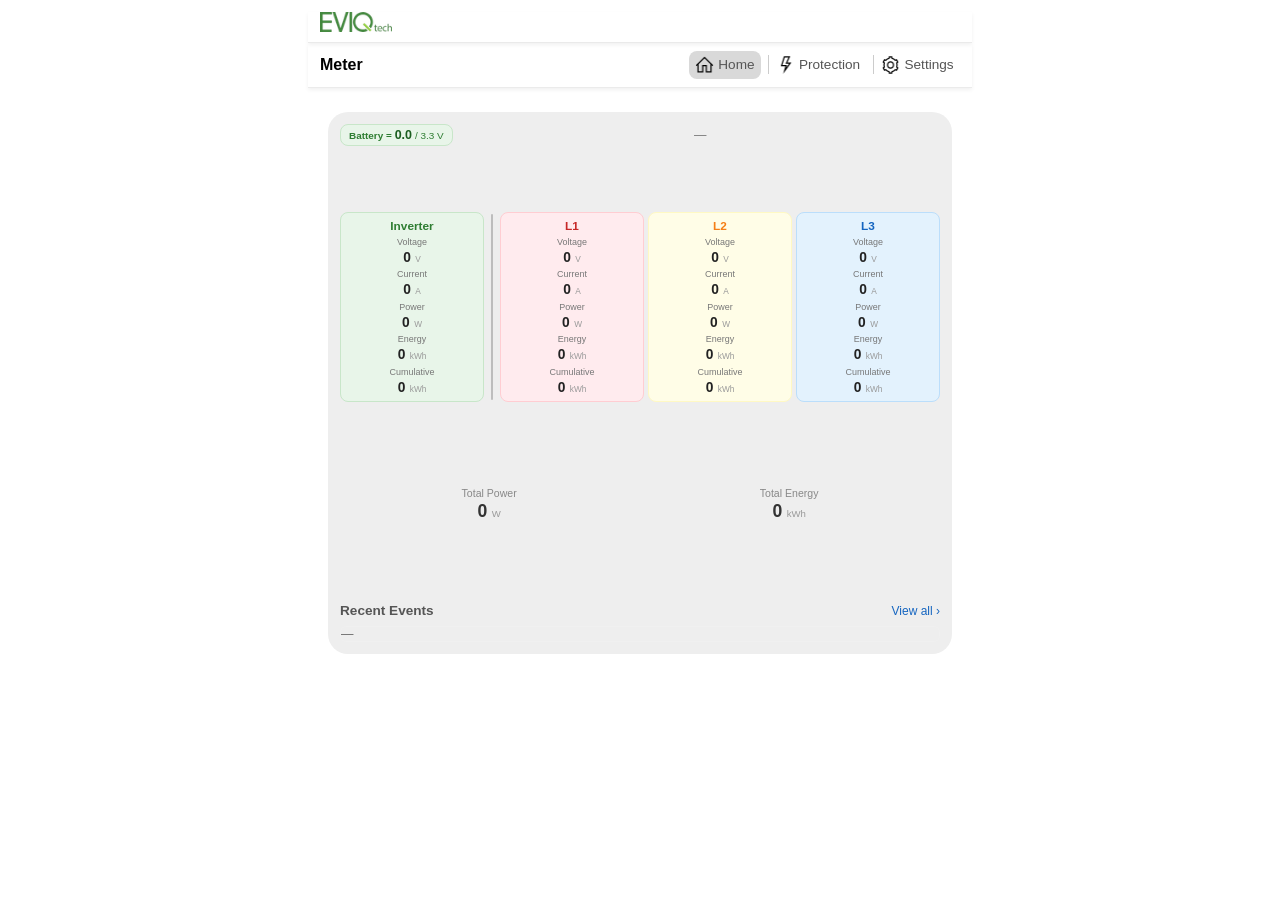
==== commit 53353760: "UPS inclusion, production for the UPS, Cumulative Energy and some more UI changes has done in this c" ====
--- a/data/index.html
+++ b/data/index.html
@@ -59,16 +59,17 @@
           <div id="main-switch-container" class="padding-outer" style="padding:1rem">
             <!-- Per-phase cards: each phase in its own colour with its V/I/P/E -->
             <!-- .phase-cell: one parameter (label / value / unit). Grid = 2x2 per box. -->
-            <!-- Three phase boxes in a row (side by side) on both desktop and mobile. -->
+            <!-- Inverter | L1 L2 L3 — all four boxes in one row on desktop and mobile. -->
             <style>
-              .phase-row { display:flex; gap:6px; margin-top:10px; }
-              .phase-box { flex:1 1 0; min-width:0; border-radius:10px; padding:8px 4px; border:1px solid; }
-              .phase-name { font-weight:700; font-size:.82rem; margin-bottom:8px; text-align:center; }
-              .phase-grid { display:flex; flex-direction:column; gap:7px; }
-              .phase-cell { text-align:center; line-height:1.15; }
-              .phase-cell .pl { display:block; font-size:.6rem; color:#777; }
-              .phase-cell .pv { font-size:1.02rem; font-weight:700; color:#222; }
-              .phase-cell .pu { font-size:.58rem; color:#999; }
+              .phase-row { display:flex; align-items:stretch; gap:4px; margin-top:10px; }
+              .phase-box { flex:1 1 0; min-width:0; border-radius:8px; padding:6px 2px; border:1px solid; }
+              .phase-sep { flex:0 0 2px; background:#bdbdbd; border-radius:1px; margin:2px 3px; }
+              .phase-name { font-weight:700; font-size:.74rem; margin-bottom:5px; text-align:center; }
+              .phase-grid { display:flex; flex-direction:column; gap:5px; }
+              .phase-cell { text-align:center; line-height:1.1; overflow-wrap:anywhere; }
+              .phase-cell .pl { display:block; font-size:.56rem; color:#777; }
+              .phase-cell .pv { font-size:.86rem; font-weight:700; color:#222; }
+              .phase-cell .pu { font-size:.52rem; color:#999; }
               .total-row { margin-top:16px; padding-top:12px; border-top:1px solid #eee;
                            display:flex; justify-content:space-around; text-align:center; }
               .total-row .tl { font-size:.66rem; color:#888; display:block; margin-bottom:2px; }
@@ -87,12 +88,24 @@
 
             <div class="home-top-row">
               <div class="battery-chip" id="batteryChip" title="Battery voltage">
-                <span class="bl">Battery Volt =</span><b class="bv" id="battV">0.0</b><span class="bu">V</span>
+                <span class="bl">Battery =</span><b class="bv" id="battV">0.0</b><span class="bu">/ 3.3 V</span>
               </div>
               <div id="systemTime" style="flex:1; text-align:center; font-size:.78rem; color:#777;">—</div>
             </div>
 
             <div class="phase-row">
+              <div class="phase-box" style="background:#e8f5e9; border-color:#c8e6c9;">
+                <div class="phase-name" style="color:#2e7d32;">Inverter</div>
+                <div class="phase-grid">
+                  <div class="phase-cell"><span class="pl">Voltage</span><b class="pv" id="v4">0</b> <span class="pu">V</span></div>
+                  <div class="phase-cell"><span class="pl">Current</span><b class="pv" id="i4">0</b> <span class="pu">A</span></div>
+                  <div class="phase-cell"><span class="pl">Power</span><b class="pv" id="p4">0</b> <span class="pu">W</span></div>
+                  <div class="phase-cell"><span class="pl">Energy</span><b class="pv" id="e4">0</b> <span class="pu">kWh</span></div>
+                  <div class="phase-cell"><span class="pl">Cumulative</span><b class="pv" id="c4">0</b> <span class="pu">kWh</span></div>
+                </div>
+              </div>
+              <div class="phase-sep" aria-hidden="true"></div>
+
               <div class="phase-box" style="background:#ffebee; border-color:#ffcdd2;">
                 <div class="phase-name" style="color:#c62828;">L1</div>
                 <div class="phase-grid">
@@ -100,6 +113,7 @@
                   <div class="phase-cell"><span class="pl">Current</span><b class="pv" id="i1">0</b> <span class="pu">A</span></div>
                   <div class="phase-cell"><span class="pl">Power</span><b class="pv" id="p1">0</b> <span class="pu">W</span></div>
                   <div class="phase-cell"><span class="pl">Energy</span><b class="pv" id="e1">0</b> <span class="pu">kWh</span></div>
+                  <div class="phase-cell"><span class="pl">Cumulative</span><b class="pv" id="c1">0</b> <span class="pu">kWh</span></div>
                 </div>
               </div>
 
@@ -110,6 +124,7 @@
                   <div class="phase-cell"><span class="pl">Current</span><b class="pv" id="i2">0</b> <span class="pu">A</span></div>
                   <div class="phase-cell"><span class="pl">Power</span><b class="pv" id="p2">0</b> <span class="pu">W</span></div>
                   <div class="phase-cell"><span class="pl">Energy</span><b class="pv" id="e2">0</b> <span class="pu">kWh</span></div>
+                  <div class="phase-cell"><span class="pl">Cumulative</span><b class="pv" id="c2">0</b> <span class="pu">kWh</span></div>
                 </div>
               </div>
 
@@ -120,13 +135,13 @@
                   <div class="phase-cell"><span class="pl">Current</span><b class="pv" id="i3">0</b> <span class="pu">A</span></div>
                   <div class="phase-cell"><span class="pl">Power</span><b class="pv" id="p3">0</b> <span class="pu">W</span></div>
                   <div class="phase-cell"><span class="pl">Energy</span><b class="pv" id="e3">0</b> <span class="pu">kWh</span></div>
+                  <div class="phase-cell"><span class="pl">Cumulative</span><b class="pv" id="c3">0</b> <span class="pu">kWh</span></div>
                 </div>
               </div>
             </div>
 
             <!-- Totals: plain row, no box -->
             <div class="total-row">
-              <div><span class="tl">Total Current</span><b class="tv" id="iT">0</b> <span class="tu">A</span></div>
               <div><span class="tl">Total Power</span><b class="tv" id="pT">0</b> <span class="tu">W</span></div>
               <div><span class="tl">Total Energy</span><b class="tv" id="eT">0</b> <span class="tu">kWh</span></div>
             </div>
@@ -191,6 +206,16 @@
                 <div class="prot-field"><span>Overload Current (A) <small style="color:#999;">0.01–50</small></span><input type="number" id="protHi3" step="0.01" min="0.01" max="50" class="idB" /></div>
               </div>
 
+              <div class="prot-box" style="border-left:4px solid #2e7d32;">
+                <div class="prot-head"><b style="color:#2e7d32;">Inverter</b><span class="prot-stat" id="protStat4">—</span></div>
+                <div class="prot-live">Live: <span id="protLiveV4">—</span> V&nbsp;/&nbsp;<span id="protLiveI4">—</span> A&nbsp;/&nbsp;<span id="protLiveP4">—</span> W</div>
+                <label class="prot-en"><input type="checkbox" id="protEn4" /> Enable protection</label>
+                <div class="prot-field"><span>High Voltage (V) <small style="color:#999;">200–290</small></span><input type="number" id="protHv4" step="1" min="200" max="290" class="idB" /></div>
+                <div class="prot-field"><span>Low Voltage (V) <small style="color:#999;">150–250</small></span><input type="number" id="protLv4" step="1" min="150" max="250" class="idB" /></div>
+                <div class="prot-field"><span>Overload Current (A) <small style="color:#999;">0.01–50</small></span><input type="number" id="protHi4" step="0.01" min="0.01" max="50" class="idB" /></div>
+                <div class="prot-field"><span>Power Limit (W) <small style="color:#999;">1–10000</small></span><input type="number" id="protHp4" step="1" min="1" max="10000" class="idB" /></div>
+              </div>
+
               <div style="margin-top:10px;"><input type="button" class="cn button" value="Save Protection" onclick="saveProtection()" /></div>
               <p id="protMsg" class="cn" style="min-height:16px;"></p>
             </div>
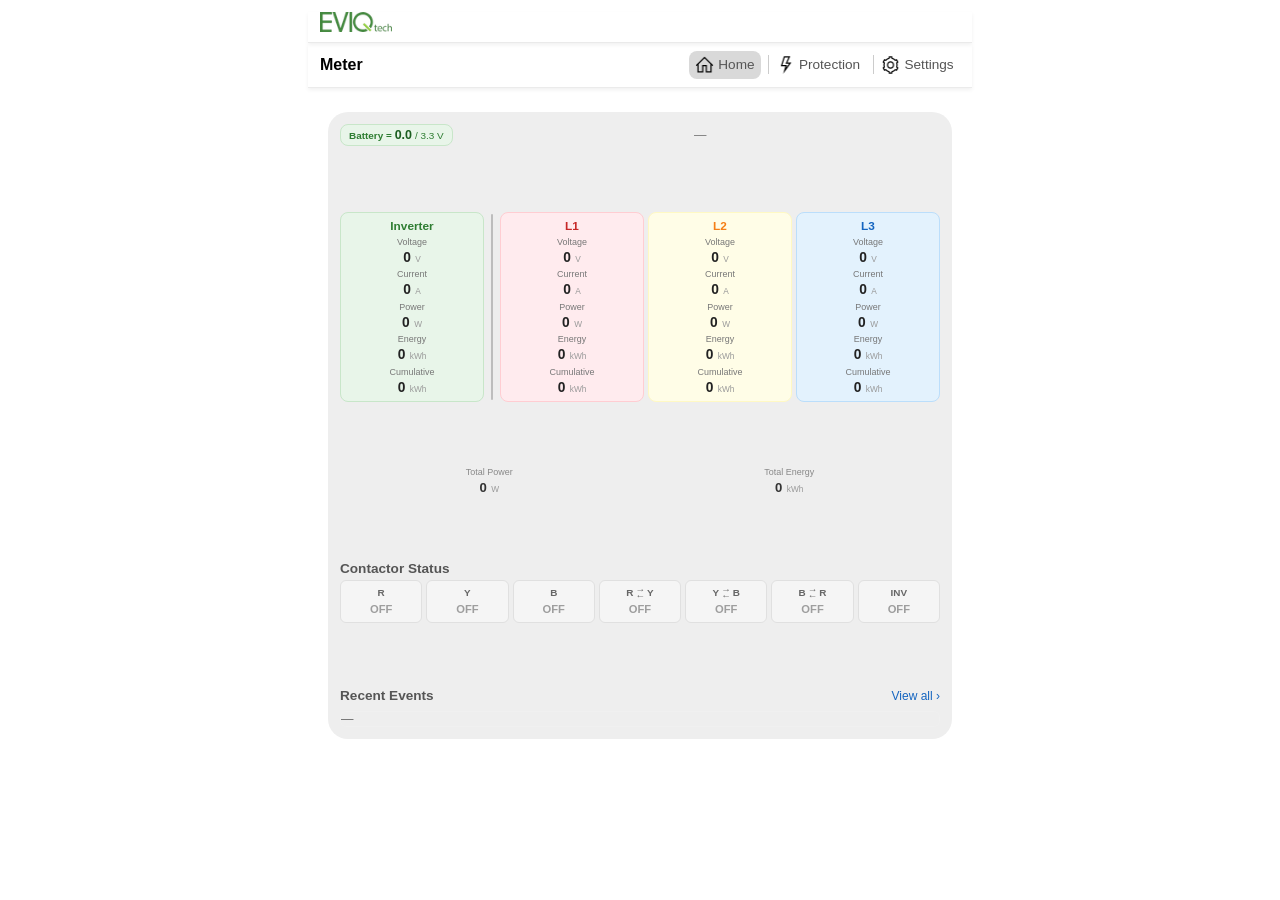
==== commit c037f3fb: "Some changes in the web interface with respect to contactor status, sizesing etc and add up the disp" ====
--- a/data/index.html
+++ b/data/index.html
@@ -70,11 +70,16 @@
               .phase-cell .pl { display:block; font-size:.56rem; color:#777; }
               .phase-cell .pv { font-size:.86rem; font-weight:700; color:#222; }
               .phase-cell .pu { font-size:.52rem; color:#999; }
-              .total-row { margin-top:16px; padding-top:12px; border-top:1px solid #eee;
+              /* Output voltage: shown only while the phase input is off / fed through an aux relay */
+              .out-cell { display:none; margin-top:2px; padding-top:5px; border-top:1px dashed #bdbdbd; }
+              .out-cell.show { display:block; }
+              .out-cell .pl { color:#e65100; font-weight:700; }
+              .out-cell .pv { color:#e65100; }
+              .total-row { margin-top:4px; padding-top:4px; border-top:1px solid #eee;
                            display:flex; justify-content:space-around; text-align:center; }
-              .total-row .tl { font-size:.66rem; color:#888; display:block; margin-bottom:2px; }
-              .total-row .tv { font-size:1.1rem; font-weight:700; color:#333; }
-              .total-row .tu { font-size:.6rem; color:#999; }
+              .total-row .tl { font-size:.56rem; color:#888; display:block; margin-bottom:1px; }
+              .total-row .tv { font-size:.82rem; font-weight:700; color:#333; }
+              .total-row .tu { font-size:.52rem; color:#999; }
               .home-top-row { display:flex; align-items:center; justify-content:space-between; gap:8px; }
               .battery-chip { display:inline-flex; align-items:baseline; gap:3px; background:#e8f5e9;
                               border:1px solid #c8e6c9; border-radius:8px; padding:3px 8px; white-space:nowrap; }
@@ -84,6 +89,19 @@
               .battery-chip.low { background:#ffebee; border-color:#ffcdd2; }
               .battery-chip.low .bl, .battery-chip.low .bu { color:#c62828; }
               .battery-chip.low .bv { color:#b71c1c; }
+              .cf-row { margin-top:4px; padding-top:4px; border-top:1px solid #eee; }
+              .cf-title { font-size:.85rem; font-weight:600; color:#555; margin-bottom:4px; }
+              .cf-grid { display:flex; gap:4px; }
+              .cf-chip { flex:1 1 0; min-width:0; text-align:center; border-radius:6px; padding:5px 2px;
+                         border:1px solid #e0e0e0; background:#f5f5f5; }
+              .cf-chip .cn { display:block; font-size:.62rem; font-weight:700; color:#666; }
+              .cf-chip .cn { display:flex; align-items:center; justify-content:center; min-height:1.3em; }
+              .cf-chip .arw { display:inline-flex; flex-direction:column; line-height:.6; margin:0 2px; }
+              .cf-chip .arw i { font-style:normal; font-size:.6rem; }
+              .cf-chip .cs { font-size:.7rem; font-weight:700; color:#9e9e9e; }
+              .cf-chip.on { background:#e8f5e9; border-color:#a5d6a7; }
+              .cf-chip.on .cn { color:#2e7d32; }
+              .cf-chip.on .cs { color:#1b5e20; }
             </style>
 
             <div class="home-top-row">
@@ -114,6 +132,7 @@
                   <div class="phase-cell"><span class="pl">Power</span><b class="pv" id="p1">0</b> <span class="pu">W</span></div>
                   <div class="phase-cell"><span class="pl">Energy</span><b class="pv" id="e1">0</b> <span class="pu">kWh</span></div>
                   <div class="phase-cell"><span class="pl">Cumulative</span><b class="pv" id="c1">0</b> <span class="pu">kWh</span></div>
+                  <div class="phase-cell out-cell" id="out1"><span class="pl">Output</span><b class="pv">0</b> <span class="pu">V</span></div>
                 </div>
               </div>
 
@@ -125,6 +144,7 @@
                   <div class="phase-cell"><span class="pl">Power</span><b class="pv" id="p2">0</b> <span class="pu">W</span></div>
                   <div class="phase-cell"><span class="pl">Energy</span><b class="pv" id="e2">0</b> <span class="pu">kWh</span></div>
                   <div class="phase-cell"><span class="pl">Cumulative</span><b class="pv" id="c2">0</b> <span class="pu">kWh</span></div>
+                  <div class="phase-cell out-cell" id="out2"><span class="pl">Output</span><b class="pv">0</b> <span class="pu">V</span></div>
                 </div>
               </div>
 
@@ -136,6 +156,7 @@
                   <div class="phase-cell"><span class="pl">Power</span><b class="pv" id="p3">0</b> <span class="pu">W</span></div>
                   <div class="phase-cell"><span class="pl">Energy</span><b class="pv" id="e3">0</b> <span class="pu">kWh</span></div>
                   <div class="phase-cell"><span class="pl">Cumulative</span><b class="pv" id="c3">0</b> <span class="pu">kWh</span></div>
+                  <div class="phase-cell out-cell" id="out3"><span class="pl">Output</span><b class="pv">0</b> <span class="pu">V</span></div>
                 </div>
               </div>
             </div>
@@ -146,8 +167,22 @@
               <div><span class="tl">Total Energy</span><b class="tv" id="eT">0</b> <span class="tu">kWh</span></div>
             </div>
 
+            <!-- Contactor Status CF1..CF7 (STM frame byte 58, bit0 = CF1) -->
+            <div class="cf-row">
+              <div class="cf-title">Contactor Status</div>
+              <div class="cf-grid">
+                <div class="cf-chip" id="cf1"><span class="cn">R</span><span class="cs">OFF</span></div>
+                <div class="cf-chip" id="cf2"><span class="cn">Y</span><span class="cs">OFF</span></div>
+                <div class="cf-chip" id="cf3"><span class="cn">B</span><span class="cs">OFF</span></div>
+                <div class="cf-chip" id="cf4"><span class="cn">R<span class="arw"><i>&rarr;</i><i>&larr;</i></span>Y</span><span class="cs">OFF</span></div>
+                <div class="cf-chip" id="cf5"><span class="cn">Y<span class="arw"><i>&rarr;</i><i>&larr;</i></span>B</span><span class="cs">OFF</span></div>
+                <div class="cf-chip" id="cf6"><span class="cn">B<span class="arw"><i>&rarr;</i><i>&larr;</i></span>R</span><span class="cs">OFF</span></div>
+                <div class="cf-chip" id="cf7"><span class="cn">INV</span><span class="cs">OFF</span></div>
+              </div>
+            </div>
+
             <!-- Recent events (preview; full log on log.html) -->
-            <div style="margin-top:14px; border-top:1px solid #eee; padding-top:10px;">
+            <div style="margin-top:4px; border-top:1px solid #eee; padding-top:4px;">
               <div style="display:flex; justify-content:space-between; align-items:center;">
                 <span style="font-size:.85rem; font-weight:600; color:#555;">Recent Events</span>
                 <a href="log.html" style="font-size:.75rem; color:#1565c0; text-decoration:none;">View all ›</a>
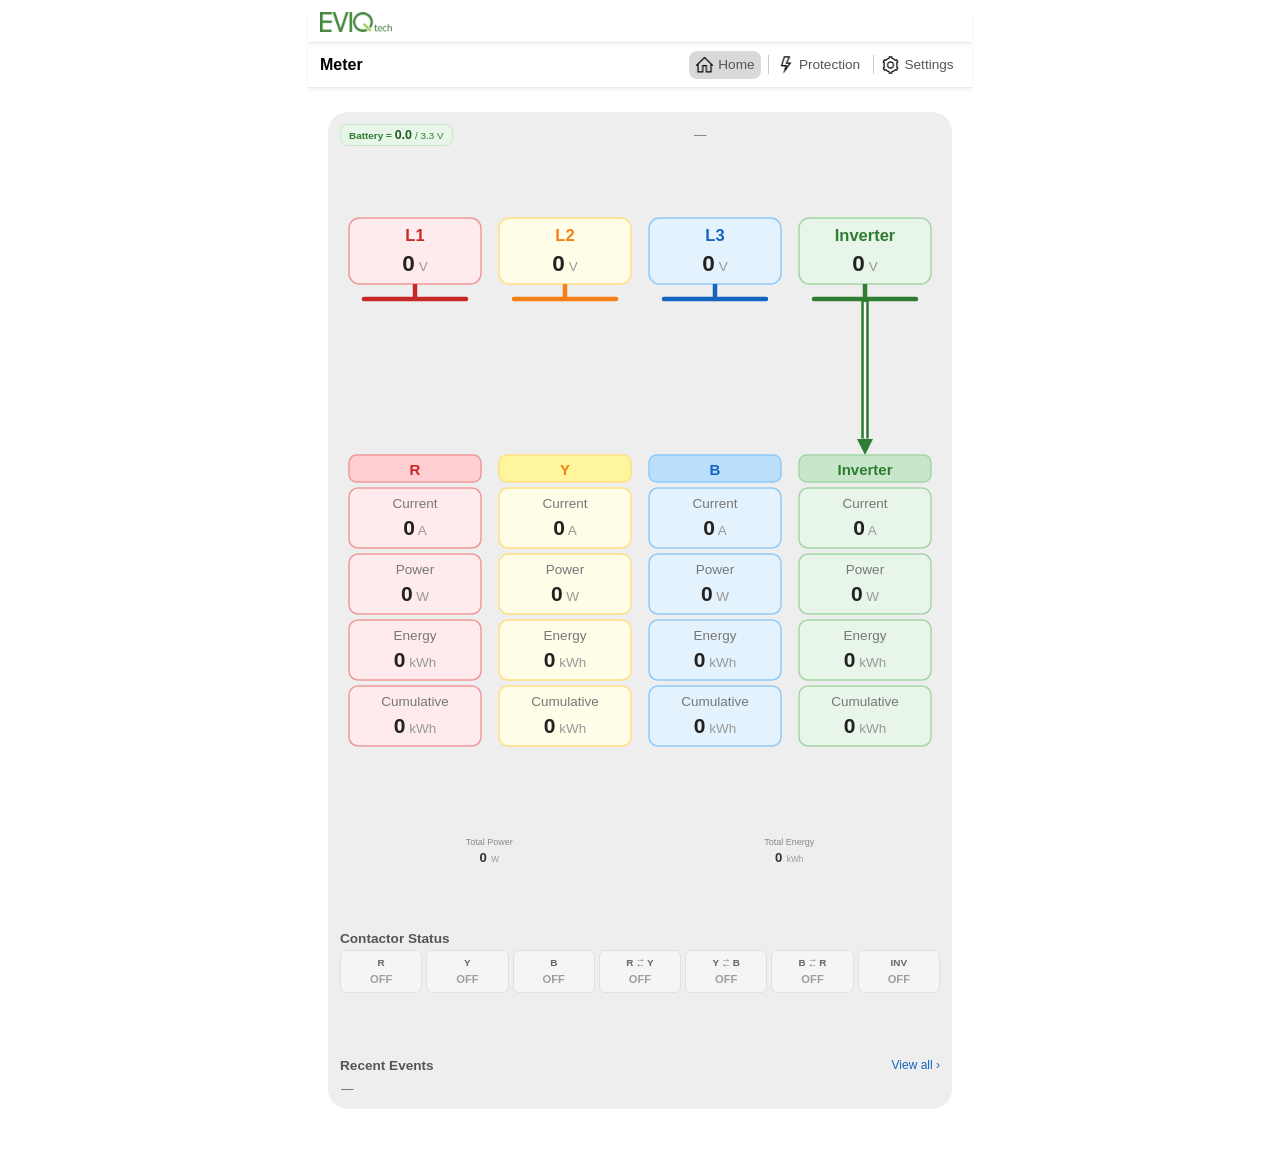
==== commit 5c1e02ad: "UI changes" ====
--- a/data/index.html
+++ b/data/index.html
@@ -57,25 +57,23 @@
         <!-- ============ HOME ============ -->
         <div class="home-container gap-flex content-div active" id="menu-1">
           <div id="main-switch-container" class="padding-outer" style="padding:1rem">
-            <!-- Per-phase cards: each phase in its own colour with its V/I/P/E -->
-            <!-- .phase-cell: one parameter (label / value / unit). Grid = 2x2 per box. -->
-            <!-- Inverter | L1 L2 L3 — all four boxes in one row on desktop and mobile. -->
+            <!-- Power-flow diagram: supply voltages on top, arrows show which line feeds -->
+            <!-- each output (from relayStatus), per-output readings stacked below. -->
+            <!-- Value elements keep the ids v1..v4, i1..i4, p1..p4, e1..e4, c1..c4. -->
             <style>
-              .phase-row { display:flex; align-items:stretch; gap:4px; margin-top:10px; }
-              .phase-box { flex:1 1 0; min-width:0; border-radius:8px; padding:6px 2px; border:1px solid; }
-              .phase-sep { flex:0 0 2px; background:#bdbdbd; border-radius:1px; margin:2px 3px; }
-              .phase-name { font-weight:700; font-size:.74rem; margin-bottom:5px; text-align:center; }
-              .phase-grid { display:flex; flex-direction:column; gap:5px; }
-              .phase-cell { text-align:center; line-height:1.1; overflow-wrap:anywhere; }
-              .phase-cell .pl { display:block; font-size:.56rem; color:#777; }
-              .phase-cell .pv { font-size:.86rem; font-weight:700; color:#222; }
-              .phase-cell .pu { font-size:.52rem; color:#999; }
-              /* Output voltage: shown only while the phase input is off / fed through an aux relay */
-              .out-cell { display:none; margin-top:2px; padding-top:5px; border-top:1px dashed #bdbdbd; }
-              .out-cell.show { display:block; }
-              .out-cell .pl { color:#e65100; font-weight:700; }
-              .out-cell .pv { color:#e65100; }
-              .total-row { margin-top:4px; padding-top:4px; border-top:1px solid #eee;
+              .flow-svg { display:block; width:100%; max-width:640px; margin:10px auto 0; font-family:inherit; }
+              .flow-svg text { text-anchor:middle; }
+              .flow-svg .fl { fill:none; stroke-width:5; stroke-linejoin:miter; }
+              .flow-svg .fl-in { fill:none; stroke:#fff; stroke-width:1.6; stroke-linejoin:miter; }
+              .flow-svg .off { display:none; }
+              .flow-svg .fl-name { font-size:11px; font-weight:700; }
+              .flow-svg .fl-hdr { font-size:10px; font-weight:700; }
+              .flow-svg .fl-val { font-size:15px; font-weight:700; fill:#222; }
+              .flow-svg .fl-lbl { font-size:9px; fill:#777; }
+              .flow-svg .fl-rv { font-size:14px; font-weight:700; fill:#222; }
+              .flow-svg .fl-unit { font-size:9px; fill:#999; }
+              .flow-svg .fl-badge { font-size:7px; font-weight:700; fill:#fff; }
+              .total-row { margin-top:16px; padding-top:12px; border-top:1px solid #eee;
                            display:flex; justify-content:space-around; text-align:center; }
               .total-row .tl { font-size:.56rem; color:#888; display:block; margin-bottom:1px; }
               .total-row .tv { font-size:.82rem; font-weight:700; color:#333; }
@@ -108,58 +106,110 @@
               <div class="battery-chip" id="batteryChip" title="Battery voltage">
                 <span class="bl">Battery =</span><b class="bv" id="battV">0.0</b><span class="bu">/ 3.3 V</span>
               </div>
-              <div id="systemTime" style="flex:1; text-align:center; font-size:.78rem; color:#777;">—</div>
-            </div>
-
-            <div class="phase-row">
-              <div class="phase-box" style="background:#e8f5e9; border-color:#c8e6c9;">
-                <div class="phase-name" style="color:#2e7d32;">Inverter</div>
-                <div class="phase-grid">
-                  <div class="phase-cell"><span class="pl">Voltage</span><b class="pv" id="v4">0</b> <span class="pu">V</span></div>
-                  <div class="phase-cell"><span class="pl">Current</span><b class="pv" id="i4">0</b> <span class="pu">A</span></div>
-                  <div class="phase-cell"><span class="pl">Power</span><b class="pv" id="p4">0</b> <span class="pu">W</span></div>
-                  <div class="phase-cell"><span class="pl">Energy</span><b class="pv" id="e4">0</b> <span class="pu">kWh</span></div>
-                  <div class="phase-cell"><span class="pl">Cumulative</span><b class="pv" id="c4">0</b> <span class="pu">kWh</span></div>
-                </div>
-              </div>
-              <div class="phase-sep" aria-hidden="true"></div>
-
-              <div class="phase-box" style="background:#ffebee; border-color:#ffcdd2;">
-                <div class="phase-name" style="color:#c62828;">L1</div>
-                <div class="phase-grid">
-                  <div class="phase-cell"><span class="pl">Voltage</span><b class="pv" id="v1">0</b> <span class="pu">V</span></div>
-                  <div class="phase-cell"><span class="pl">Current</span><b class="pv" id="i1">0</b> <span class="pu">A</span></div>
-                  <div class="phase-cell"><span class="pl">Power</span><b class="pv" id="p1">0</b> <span class="pu">W</span></div>
-                  <div class="phase-cell"><span class="pl">Energy</span><b class="pv" id="e1">0</b> <span class="pu">kWh</span></div>
-                  <div class="phase-cell"><span class="pl">Cumulative</span><b class="pv" id="c1">0</b> <span class="pu">kWh</span></div>
-                  <div class="phase-cell out-cell" id="out1"><span class="pl">Output</span><b class="pv">0</b> <span class="pu">V</span></div>
-                </div>
-              </div>
-
-              <div class="phase-box" style="background:#fffde7; border-color:#fff9c4;">
-                <div class="phase-name" style="color:#f57f17;">L2</div>
-                <div class="phase-grid">
-                  <div class="phase-cell"><span class="pl">Voltage</span><b class="pv" id="v2">0</b> <span class="pu">V</span></div>
-                  <div class="phase-cell"><span class="pl">Current</span><b class="pv" id="i2">0</b> <span class="pu">A</span></div>
-                  <div class="phase-cell"><span class="pl">Power</span><b class="pv" id="p2">0</b> <span class="pu">W</span></div>
-                  <div class="phase-cell"><span class="pl">Energy</span><b class="pv" id="e2">0</b> <span class="pu">kWh</span></div>
-                  <div class="phase-cell"><span class="pl">Cumulative</span><b class="pv" id="c2">0</b> <span class="pu">kWh</span></div>
-                  <div class="phase-cell out-cell" id="out2"><span class="pl">Output</span><b class="pv">0</b> <span class="pu">V</span></div>
-                </div>
-              </div>
-
-              <div class="phase-box" style="background:#e3f2fd; border-color:#bbdefb;">
-                <div class="phase-name" style="color:#1565c0;">L3</div>
-                <div class="phase-grid">
-                  <div class="phase-cell"><span class="pl">Voltage</span><b class="pv" id="v3">0</b> <span class="pu">V</span></div>
-                  <div class="phase-cell"><span class="pl">Current</span><b class="pv" id="i3">0</b> <span class="pu">A</span></div>
-                  <div class="phase-cell"><span class="pl">Power</span><b class="pv" id="p3">0</b> <span class="pu">W</span></div>
-                  <div class="phase-cell"><span class="pl">Energy</span><b class="pv" id="e3">0</b> <span class="pu">kWh</span></div>
-                  <div class="phase-cell"><span class="pl">Cumulative</span><b class="pv" id="c3">0</b> <span class="pu">kWh</span></div>
-                  <div class="phase-cell out-cell" id="out3"><span class="pl">Output</span><b class="pv">0</b> <span class="pu">V</span></div>
-                </div>
-              </div>
-            </div>
+              <div id="systemTime" style="flex:1; text-align:center; font-size:.78rem; color:#777;">—</div>            </div>
+
+            <svg class="flow-svg" viewBox="0 0 400 360" role="img" aria-label="Power flow: supply lines to outputs">
+              <defs>
+                <marker id="ah0" viewBox="0 0 8 8" refX="0" refY="4" markerWidth="11" markerHeight="11" markerUnits="userSpaceOnUse" orient="auto"><path d="M0,0 L8,4 L0,8 z" fill="#c62828"/></marker>
+                <marker id="ah1" viewBox="0 0 8 8" refX="0" refY="4" markerWidth="11" markerHeight="11" markerUnits="userSpaceOnUse" orient="auto"><path d="M0,0 L8,4 L0,8 z" fill="#f57f17"/></marker>
+                <marker id="ah2" viewBox="0 0 8 8" refX="0" refY="4" markerWidth="11" markerHeight="11" markerUnits="userSpaceOnUse" orient="auto"><path d="M0,0 L8,4 L0,8 z" fill="#1565c0"/></marker>
+                <marker id="ah3" viewBox="0 0 8 8" refX="0" refY="4" markerWidth="11" markerHeight="11" markerUnits="userSpaceOnUse" orient="auto"><path d="M0,0 L8,4 L0,8 z" fill="#2e7d32"/></marker>
+              </defs>
+              <!-- Supply voltage boxes (L1 L2 L3 Inverter), each with a tap line + bar below it -->
+              <rect x="6" y="4" width="88" height="44" rx="7" fill="#ffebee" stroke="#ef9a9a"/>
+              <text x="50" y="19" class="fl-name" fill="#c62828">L1</text>
+              <text x="50" y="39"><tspan class="fl-val" id="v1">0</tspan><tspan class="fl-unit"> V</tspan></text>
+              <line x1="50" y1="48" x2="50" y2="58" stroke="#c62828" stroke-width="3"/>
+              <line x1="16" y1="58" x2="84" y2="58" stroke="#c62828" stroke-width="3" stroke-linecap="round"/>
+              <rect x="106" y="4" width="88" height="44" rx="7" fill="#fffde7" stroke="#ffe082"/>
+              <text x="150" y="19" class="fl-name" fill="#f57f17">L2</text>
+              <text x="150" y="39"><tspan class="fl-val" id="v2">0</tspan><tspan class="fl-unit"> V</tspan></text>
+              <line x1="150" y1="48" x2="150" y2="58" stroke="#f57f17" stroke-width="3"/>
+              <line x1="116" y1="58" x2="184" y2="58" stroke="#f57f17" stroke-width="3" stroke-linecap="round"/>
+              <rect x="206" y="4" width="88" height="44" rx="7" fill="#e3f2fd" stroke="#90caf9"/>
+              <text x="250" y="19" class="fl-name" fill="#1565c0">L3</text>
+              <text x="250" y="39"><tspan class="fl-val" id="v3">0</tspan><tspan class="fl-unit"> V</tspan></text>
+              <line x1="250" y1="48" x2="250" y2="58" stroke="#1565c0" stroke-width="3"/>
+              <line x1="216" y1="58" x2="284" y2="58" stroke="#1565c0" stroke-width="3" stroke-linecap="round"/>
+              <rect x="306" y="4" width="88" height="44" rx="7" fill="#e8f5e9" stroke="#a5d6a7"/>
+              <text x="350" y="19" class="fl-name" fill="#2e7d32">Inverter</text>
+              <text x="350" y="39"><tspan class="fl-val" id="v4">0</tspan><tspan class="fl-unit"> V</tspan></text>
+              <line x1="350" y1="48" x2="350" y2="58" stroke="#2e7d32" stroke-width="3"/>
+              <line x1="316" y1="58" x2="384" y2="58" stroke="#2e7d32" stroke-width="3" stroke-linecap="round"/>
+              <!-- Flow arrows: id flSO = source S (0=L1 1=L2 2=L3 3=UPS) feeds output O (0=R 1=Y 2=B 3=Inv). -->
+              <!-- Hidden with class "off"; applyRelays() toggles them from relayStatus. -->
+              <g id="fl00" class="flw off"><path class="fl" d="M50 58 V151" stroke="#c62828" marker-end="url(#ah0)"/><path class="fl-in" d="M50 60 V151"/></g>
+              <g id="fl11" class="flw off"><path class="fl" d="M150 58 V151" stroke="#f57f17" marker-end="url(#ah1)"/><path class="fl-in" d="M150 60 V151"/></g>
+              <g id="fl22" class="flw off"><path class="fl" d="M250 58 V151" stroke="#1565c0" marker-end="url(#ah2)"/><path class="fl-in" d="M250 60 V151"/></g>
+              <g id="fl33" class="flw"><path class="fl" d="M350 58 V151" stroke="#2e7d32" marker-end="url(#ah3)"/><path class="fl-in" d="M350 60 V151"/></g>
+              <g id="fl01" class="flw off"><path class="fl" d="M60 58 V68 H145 V151" stroke="#c62828" marker-end="url(#ah0)"/><path class="fl-in" d="M60 60 V68 H145 V151"/></g>
+              <g id="fl10" class="flw off"><path class="fl" d="M140 58 V77 H55 V151" stroke="#f57f17" marker-end="url(#ah1)"/><path class="fl-in" d="M140 60 V77 H55 V151"/></g>
+              <g id="fl12" class="flw off"><path class="fl" d="M160 58 V86 H245 V151" stroke="#f57f17" marker-end="url(#ah1)"/><path class="fl-in" d="M160 60 V86 H245 V151"/></g>
+              <g id="fl21" class="flw off"><path class="fl" d="M240 58 V95 H155 V151" stroke="#1565c0" marker-end="url(#ah2)"/><path class="fl-in" d="M240 60 V95 H155 V151"/></g>
+              <g id="fl02" class="flw off"><path class="fl" d="M70 58 V104 H235 V151" stroke="#c62828" marker-end="url(#ah0)"/><path class="fl-in" d="M70 60 V104 H235 V151"/></g>
+              <g id="fl20" class="flw off"><path class="fl" d="M230 58 V113 H65 V151" stroke="#1565c0" marker-end="url(#ah2)"/><path class="fl-in" d="M230 60 V113 H65 V151"/></g>
+              <g id="fl32" class="flw off"><path class="fl" d="M340 58 V122 H255 V151" stroke="#2e7d32" marker-end="url(#ah3)"/><path class="fl-in" d="M340 60 V122 H255 V151"/></g>
+              <g id="fl31" class="flw off"><path class="fl" d="M330 58 V131 H165 V151" stroke="#2e7d32" marker-end="url(#ah3)"/><path class="fl-in" d="M330 60 V131 H165 V151"/></g>
+              <g id="fl30" class="flw off"><path class="fl" d="M320 58 V140 H75 V151" stroke="#2e7d32" marker-end="url(#ah3)"/><path class="fl-in" d="M320 60 V140 H75 V151"/></g>
+              <!-- Output columns: header + Current / Power / Energy / Cumulative boxes -->
+              <rect x="6" y="162" width="88" height="18" rx="5" fill="#ffcdd2" stroke="#ef9a9a"/>
+              <text x="50" y="175" class="fl-hdr" fill="#c62828">R</text>
+              <rect x="6" y="184" width="88" height="40" rx="6" fill="#ffebee" stroke="#ef9a9a"/>
+              <text x="50" y="197" class="fl-lbl">Current</text>
+              <text x="50" y="215"><tspan class="fl-rv" id="i1">0</tspan><tspan class="fl-unit"> A</tspan></text>
+              <rect x="6" y="228" width="88" height="40" rx="6" fill="#ffebee" stroke="#ef9a9a"/>
+              <text x="50" y="241" class="fl-lbl">Power</text>
+              <text x="50" y="259"><tspan class="fl-rv" id="p1">0</tspan><tspan class="fl-unit"> W</tspan></text>
+              <rect x="6" y="272" width="88" height="40" rx="6" fill="#ffebee" stroke="#ef9a9a"/>
+              <text x="50" y="285" class="fl-lbl">Energy</text>
+              <text x="50" y="303"><tspan class="fl-rv" id="e1">0</tspan><tspan class="fl-unit"> kWh</tspan></text>
+              <rect x="6" y="316" width="88" height="40" rx="6" fill="#ffebee" stroke="#ef9a9a"/>
+              <text x="50" y="329" class="fl-lbl">Cumulative</text>
+              <text x="50" y="347"><tspan class="fl-rv" id="c1">0</tspan><tspan class="fl-unit"> kWh</tspan></text>
+              <rect x="106" y="162" width="88" height="18" rx="5" fill="#fff59d" stroke="#ffe082"/>
+              <text x="150" y="175" class="fl-hdr" fill="#f57f17">Y</text>
+              <rect x="106" y="184" width="88" height="40" rx="6" fill="#fffde7" stroke="#ffe082"/>
+              <text x="150" y="197" class="fl-lbl">Current</text>
+              <text x="150" y="215"><tspan class="fl-rv" id="i2">0</tspan><tspan class="fl-unit"> A</tspan></text>
+              <rect x="106" y="228" width="88" height="40" rx="6" fill="#fffde7" stroke="#ffe082"/>
+              <text x="150" y="241" class="fl-lbl">Power</text>
+              <text x="150" y="259"><tspan class="fl-rv" id="p2">0</tspan><tspan class="fl-unit"> W</tspan></text>
+              <rect x="106" y="272" width="88" height="40" rx="6" fill="#fffde7" stroke="#ffe082"/>
+              <text x="150" y="285" class="fl-lbl">Energy</text>
+              <text x="150" y="303"><tspan class="fl-rv" id="e2">0</tspan><tspan class="fl-unit"> kWh</tspan></text>
+              <rect x="106" y="316" width="88" height="40" rx="6" fill="#fffde7" stroke="#ffe082"/>
+              <text x="150" y="329" class="fl-lbl">Cumulative</text>
+              <text x="150" y="347"><tspan class="fl-rv" id="c2">0</tspan><tspan class="fl-unit"> kWh</tspan></text>
+              <rect x="206" y="162" width="88" height="18" rx="5" fill="#bbdefb" stroke="#90caf9"/>
+              <text x="250" y="175" class="fl-hdr" fill="#1565c0">B</text>
+              <rect x="206" y="184" width="88" height="40" rx="6" fill="#e3f2fd" stroke="#90caf9"/>
+              <text x="250" y="197" class="fl-lbl">Current</text>
+              <text x="250" y="215"><tspan class="fl-rv" id="i3">0</tspan><tspan class="fl-unit"> A</tspan></text>
+              <rect x="206" y="228" width="88" height="40" rx="6" fill="#e3f2fd" stroke="#90caf9"/>
+              <text x="250" y="241" class="fl-lbl">Power</text>
+              <text x="250" y="259"><tspan class="fl-rv" id="p3">0</tspan><tspan class="fl-unit"> W</tspan></text>
+              <rect x="206" y="272" width="88" height="40" rx="6" fill="#e3f2fd" stroke="#90caf9"/>
+              <text x="250" y="285" class="fl-lbl">Energy</text>
+              <text x="250" y="303"><tspan class="fl-rv" id="e3">0</tspan><tspan class="fl-unit"> kWh</tspan></text>
+              <rect x="206" y="316" width="88" height="40" rx="6" fill="#e3f2fd" stroke="#90caf9"/>
+              <text x="250" y="329" class="fl-lbl">Cumulative</text>
+              <text x="250" y="347"><tspan class="fl-rv" id="c3">0</tspan><tspan class="fl-unit"> kWh</tspan></text>
+              <rect x="306" y="162" width="88" height="18" rx="5" fill="#c8e6c9" stroke="#a5d6a7"/>
+              <text x="350" y="175" class="fl-hdr" fill="#2e7d32">Inverter</text>
+              <rect x="306" y="184" width="88" height="40" rx="6" fill="#e8f5e9" stroke="#a5d6a7"/>
+              <text x="350" y="197" class="fl-lbl">Current</text>
+              <text x="350" y="215"><tspan class="fl-rv" id="i4">0</tspan><tspan class="fl-unit"> A</tspan></text>
+              <rect x="306" y="228" width="88" height="40" rx="6" fill="#e8f5e9" stroke="#a5d6a7"/>
+              <text x="350" y="241" class="fl-lbl">Power</text>
+              <text x="350" y="259"><tspan class="fl-rv" id="p4">0</tspan><tspan class="fl-unit"> W</tspan></text>
+              <rect x="306" y="272" width="88" height="40" rx="6" fill="#e8f5e9" stroke="#a5d6a7"/>
+              <text x="350" y="285" class="fl-lbl">Energy</text>
+              <text x="350" y="303"><tspan class="fl-rv" id="e4">0</tspan><tspan class="fl-unit"> kWh</tspan></text>
+              <rect x="306" y="316" width="88" height="40" rx="6" fill="#e8f5e9" stroke="#a5d6a7"/>
+              <text x="350" y="329" class="fl-lbl">Cumulative</text>
+              <text x="350" y="347"><tspan class="fl-rv" id="c4">0</tspan><tspan class="fl-unit"> kWh</tspan></text>
+              <g id="upsAuxBadge" class="off"><rect x="308" y="165" width="20" height="12" rx="6" fill="#2e7d32"/><text x="318" y="174" class="fl-badge">AUX</text></g>
+            </svg>
 
             <!-- Totals: plain row, no box -->
             <div class="total-row">
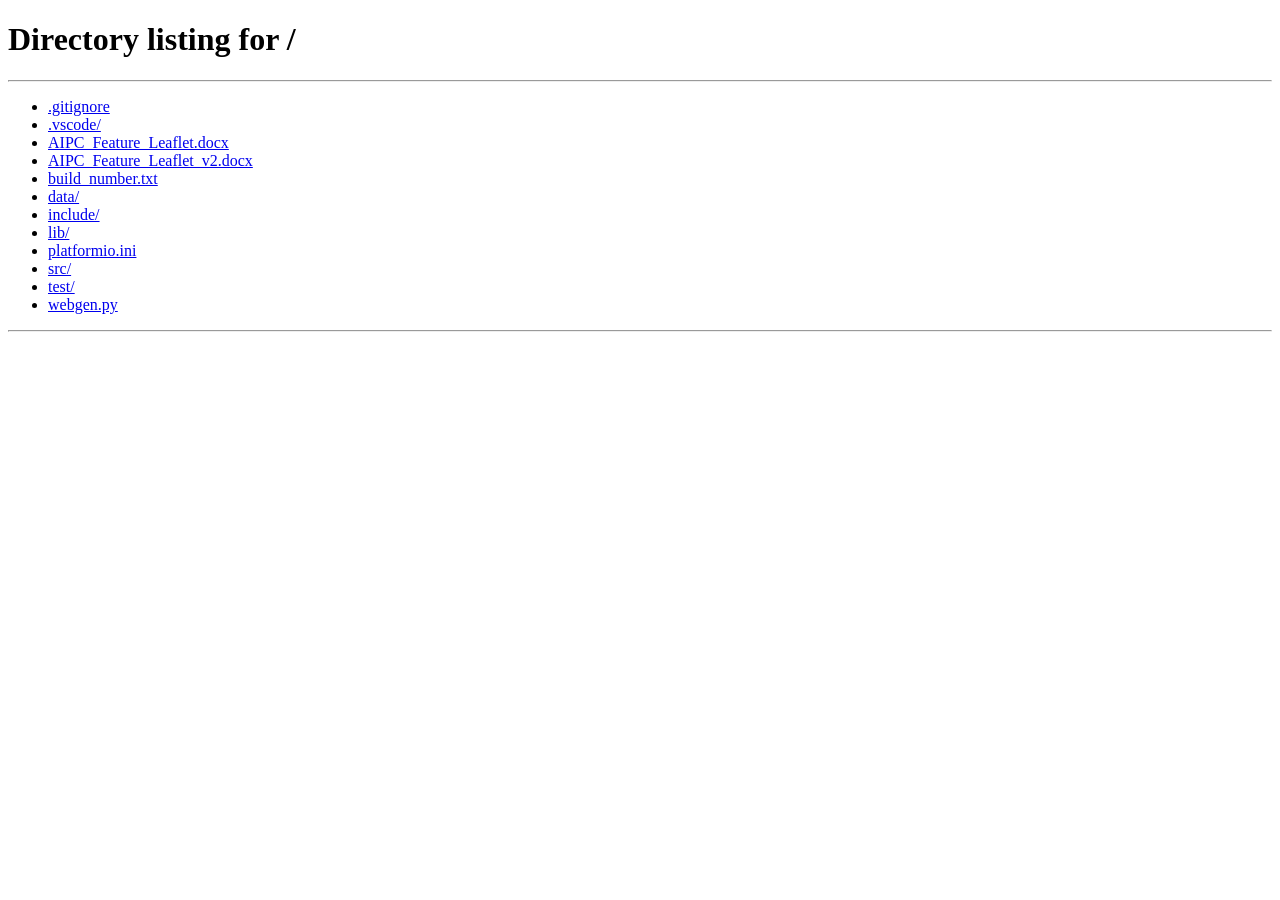
==== commit 7dae5477: "Socket method implementation and some ui changes" ====
--- a/data/index.html
+++ b/data/index.html
@@ -57,23 +57,25 @@
         <!-- ============ HOME ============ -->
         <div class="home-container gap-flex content-div active" id="menu-1">
           <div id="main-switch-container" class="padding-outer" style="padding:1rem">
-            <!-- Power-flow diagram: supply voltages on top, arrows show which line feeds -->
-            <!-- each output (from relayStatus), per-output readings stacked below. -->
-            <!-- Value elements keep the ids v1..v4, i1..i4, p1..p4, e1..e4, c1..c4. -->
+            <!-- Per-phase cards: each phase in its own colour with its V/I/P/E -->
+            <!-- .phase-cell: one parameter (label / value / unit). Grid = 2x2 per box. -->
+            <!-- Inverter | L1 L2 L3 — all four boxes in one row on desktop and mobile. -->
             <style>
-              .flow-svg { display:block; width:100%; max-width:640px; margin:10px auto 0; font-family:inherit; }
-              .flow-svg text { text-anchor:middle; }
-              .flow-svg .fl { fill:none; stroke-width:5; stroke-linejoin:miter; }
-              .flow-svg .fl-in { fill:none; stroke:#fff; stroke-width:1.6; stroke-linejoin:miter; }
-              .flow-svg .off { display:none; }
-              .flow-svg .fl-name { font-size:11px; font-weight:700; }
-              .flow-svg .fl-hdr { font-size:10px; font-weight:700; }
-              .flow-svg .fl-val { font-size:15px; font-weight:700; fill:#222; }
-              .flow-svg .fl-lbl { font-size:9px; fill:#777; }
-              .flow-svg .fl-rv { font-size:14px; font-weight:700; fill:#222; }
-              .flow-svg .fl-unit { font-size:9px; fill:#999; }
-              .flow-svg .fl-badge { font-size:7px; font-weight:700; fill:#fff; }
-              .total-row { margin-top:16px; padding-top:12px; border-top:1px solid #eee;
+              .phase-row { display:flex; align-items:stretch; gap:4px; margin-top:10px; }
+              .phase-box { flex:1 1 0; min-width:0; border-radius:8px; padding:6px 2px; border:1px solid; }
+              .phase-sep { flex:0 0 2px; background:#bdbdbd; border-radius:1px; margin:2px 3px; }
+              .phase-name { font-weight:700; font-size:.74rem; margin-bottom:5px; text-align:center; }
+              .phase-grid { display:flex; flex-direction:column; gap:5px; }
+              .phase-cell { text-align:center; line-height:1.1; overflow-wrap:anywhere; }
+              .phase-cell .pl { display:block; font-size:.56rem; color:#777; }
+              .phase-cell .pv { font-size:.86rem; font-weight:700; color:#222; }
+              .phase-cell .pu { font-size:.52rem; color:#999; }
+              /* Output voltage: shown only while the phase input is off / fed through an aux relay */
+              .out-cell { display:none; margin-top:2px; padding-top:5px; border-top:1px dashed #bdbdbd; }
+              .out-cell.show { display:block; }
+              .out-cell .pl { color:#e65100; font-weight:700; }
+              .out-cell .pv { color:#e65100; }
+              .total-row { margin-top:4px; padding-top:4px; border-top:1px solid #eee;
                            display:flex; justify-content:space-around; text-align:center; }
               .total-row .tl { font-size:.56rem; color:#888; display:block; margin-bottom:1px; }
               .total-row .tv { font-size:.82rem; font-weight:700; color:#333; }
@@ -108,108 +110,55 @@
               </div>
               <div id="systemTime" style="flex:1; text-align:center; font-size:.78rem; color:#777;">—</div>            </div>
 
-            <svg class="flow-svg" viewBox="0 0 400 360" role="img" aria-label="Power flow: supply lines to outputs">
-              <defs>
-                <marker id="ah0" viewBox="0 0 8 8" refX="0" refY="4" markerWidth="11" markerHeight="11" markerUnits="userSpaceOnUse" orient="auto"><path d="M0,0 L8,4 L0,8 z" fill="#c62828"/></marker>
-                <marker id="ah1" viewBox="0 0 8 8" refX="0" refY="4" markerWidth="11" markerHeight="11" markerUnits="userSpaceOnUse" orient="auto"><path d="M0,0 L8,4 L0,8 z" fill="#f57f17"/></marker>
-                <marker id="ah2" viewBox="0 0 8 8" refX="0" refY="4" markerWidth="11" markerHeight="11" markerUnits="userSpaceOnUse" orient="auto"><path d="M0,0 L8,4 L0,8 z" fill="#1565c0"/></marker>
-                <marker id="ah3" viewBox="0 0 8 8" refX="0" refY="4" markerWidth="11" markerHeight="11" markerUnits="userSpaceOnUse" orient="auto"><path d="M0,0 L8,4 L0,8 z" fill="#2e7d32"/></marker>
-              </defs>
-              <!-- Supply voltage boxes (L1 L2 L3 Inverter), each with a tap line + bar below it -->
-              <rect x="6" y="4" width="88" height="44" rx="7" fill="#ffebee" stroke="#ef9a9a"/>
-              <text x="50" y="19" class="fl-name" fill="#c62828">L1</text>
-              <text x="50" y="39"><tspan class="fl-val" id="v1">0</tspan><tspan class="fl-unit"> V</tspan></text>
-              <line x1="50" y1="48" x2="50" y2="58" stroke="#c62828" stroke-width="3"/>
-              <line x1="16" y1="58" x2="84" y2="58" stroke="#c62828" stroke-width="3" stroke-linecap="round"/>
-              <rect x="106" y="4" width="88" height="44" rx="7" fill="#fffde7" stroke="#ffe082"/>
-              <text x="150" y="19" class="fl-name" fill="#f57f17">L2</text>
-              <text x="150" y="39"><tspan class="fl-val" id="v2">0</tspan><tspan class="fl-unit"> V</tspan></text>
-              <line x1="150" y1="48" x2="150" y2="58" stroke="#f57f17" stroke-width="3"/>
-              <line x1="116" y1="58" x2="184" y2="58" stroke="#f57f17" stroke-width="3" stroke-linecap="round"/>
-              <rect x="206" y="4" width="88" height="44" rx="7" fill="#e3f2fd" stroke="#90caf9"/>
-              <text x="250" y="19" class="fl-name" fill="#1565c0">L3</text>
-              <text x="250" y="39"><tspan class="fl-val" id="v3">0</tspan><tspan class="fl-unit"> V</tspan></text>
-              <line x1="250" y1="48" x2="250" y2="58" stroke="#1565c0" stroke-width="3"/>
-              <line x1="216" y1="58" x2="284" y2="58" stroke="#1565c0" stroke-width="3" stroke-linecap="round"/>
-              <rect x="306" y="4" width="88" height="44" rx="7" fill="#e8f5e9" stroke="#a5d6a7"/>
-              <text x="350" y="19" class="fl-name" fill="#2e7d32">Inverter</text>
-              <text x="350" y="39"><tspan class="fl-val" id="v4">0</tspan><tspan class="fl-unit"> V</tspan></text>
-              <line x1="350" y1="48" x2="350" y2="58" stroke="#2e7d32" stroke-width="3"/>
-              <line x1="316" y1="58" x2="384" y2="58" stroke="#2e7d32" stroke-width="3" stroke-linecap="round"/>
-              <!-- Flow arrows: id flSO = source S (0=L1 1=L2 2=L3 3=UPS) feeds output O (0=R 1=Y 2=B 3=Inv). -->
-              <!-- Hidden with class "off"; applyRelays() toggles them from relayStatus. -->
-              <g id="fl00" class="flw off"><path class="fl" d="M50 58 V151" stroke="#c62828" marker-end="url(#ah0)"/><path class="fl-in" d="M50 60 V151"/></g>
-              <g id="fl11" class="flw off"><path class="fl" d="M150 58 V151" stroke="#f57f17" marker-end="url(#ah1)"/><path class="fl-in" d="M150 60 V151"/></g>
-              <g id="fl22" class="flw off"><path class="fl" d="M250 58 V151" stroke="#1565c0" marker-end="url(#ah2)"/><path class="fl-in" d="M250 60 V151"/></g>
-              <g id="fl33" class="flw"><path class="fl" d="M350 58 V151" stroke="#2e7d32" marker-end="url(#ah3)"/><path class="fl-in" d="M350 60 V151"/></g>
-              <g id="fl01" class="flw off"><path class="fl" d="M60 58 V68 H145 V151" stroke="#c62828" marker-end="url(#ah0)"/><path class="fl-in" d="M60 60 V68 H145 V151"/></g>
-              <g id="fl10" class="flw off"><path class="fl" d="M140 58 V77 H55 V151" stroke="#f57f17" marker-end="url(#ah1)"/><path class="fl-in" d="M140 60 V77 H55 V151"/></g>
-              <g id="fl12" class="flw off"><path class="fl" d="M160 58 V86 H245 V151" stroke="#f57f17" marker-end="url(#ah1)"/><path class="fl-in" d="M160 60 V86 H245 V151"/></g>
-              <g id="fl21" class="flw off"><path class="fl" d="M240 58 V95 H155 V151" stroke="#1565c0" marker-end="url(#ah2)"/><path class="fl-in" d="M240 60 V95 H155 V151"/></g>
-              <g id="fl02" class="flw off"><path class="fl" d="M70 58 V104 H235 V151" stroke="#c62828" marker-end="url(#ah0)"/><path class="fl-in" d="M70 60 V104 H235 V151"/></g>
-              <g id="fl20" class="flw off"><path class="fl" d="M230 58 V113 H65 V151" stroke="#1565c0" marker-end="url(#ah2)"/><path class="fl-in" d="M230 60 V113 H65 V151"/></g>
-              <g id="fl32" class="flw off"><path class="fl" d="M340 58 V122 H255 V151" stroke="#2e7d32" marker-end="url(#ah3)"/><path class="fl-in" d="M340 60 V122 H255 V151"/></g>
-              <g id="fl31" class="flw off"><path class="fl" d="M330 58 V131 H165 V151" stroke="#2e7d32" marker-end="url(#ah3)"/><path class="fl-in" d="M330 60 V131 H165 V151"/></g>
-              <g id="fl30" class="flw off"><path class="fl" d="M320 58 V140 H75 V151" stroke="#2e7d32" marker-end="url(#ah3)"/><path class="fl-in" d="M320 60 V140 H75 V151"/></g>
-              <!-- Output columns: header + Current / Power / Energy / Cumulative boxes -->
-              <rect x="6" y="162" width="88" height="18" rx="5" fill="#ffcdd2" stroke="#ef9a9a"/>
-              <text x="50" y="175" class="fl-hdr" fill="#c62828">R</text>
-              <rect x="6" y="184" width="88" height="40" rx="6" fill="#ffebee" stroke="#ef9a9a"/>
-              <text x="50" y="197" class="fl-lbl">Current</text>
-              <text x="50" y="215"><tspan class="fl-rv" id="i1">0</tspan><tspan class="fl-unit"> A</tspan></text>
-              <rect x="6" y="228" width="88" height="40" rx="6" fill="#ffebee" stroke="#ef9a9a"/>
-              <text x="50" y="241" class="fl-lbl">Power</text>
-              <text x="50" y="259"><tspan class="fl-rv" id="p1">0</tspan><tspan class="fl-unit"> W</tspan></text>
-              <rect x="6" y="272" width="88" height="40" rx="6" fill="#ffebee" stroke="#ef9a9a"/>
-              <text x="50" y="285" class="fl-lbl">Energy</text>
-              <text x="50" y="303"><tspan class="fl-rv" id="e1">0</tspan><tspan class="fl-unit"> kWh</tspan></text>
-              <rect x="6" y="316" width="88" height="40" rx="6" fill="#ffebee" stroke="#ef9a9a"/>
-              <text x="50" y="329" class="fl-lbl">Cumulative</text>
-              <text x="50" y="347"><tspan class="fl-rv" id="c1">0</tspan><tspan class="fl-unit"> kWh</tspan></text>
-              <rect x="106" y="162" width="88" height="18" rx="5" fill="#fff59d" stroke="#ffe082"/>
-              <text x="150" y="175" class="fl-hdr" fill="#f57f17">Y</text>
-              <rect x="106" y="184" width="88" height="40" rx="6" fill="#fffde7" stroke="#ffe082"/>
-              <text x="150" y="197" class="fl-lbl">Current</text>
-              <text x="150" y="215"><tspan class="fl-rv" id="i2">0</tspan><tspan class="fl-unit"> A</tspan></text>
-              <rect x="106" y="228" width="88" height="40" rx="6" fill="#fffde7" stroke="#ffe082"/>
-              <text x="150" y="241" class="fl-lbl">Power</text>
-              <text x="150" y="259"><tspan class="fl-rv" id="p2">0</tspan><tspan class="fl-unit"> W</tspan></text>
-              <rect x="106" y="272" width="88" height="40" rx="6" fill="#fffde7" stroke="#ffe082"/>
-              <text x="150" y="285" class="fl-lbl">Energy</text>
-              <text x="150" y="303"><tspan class="fl-rv" id="e2">0</tspan><tspan class="fl-unit"> kWh</tspan></text>
-              <rect x="106" y="316" width="88" height="40" rx="6" fill="#fffde7" stroke="#ffe082"/>
-              <text x="150" y="329" class="fl-lbl">Cumulative</text>
-              <text x="150" y="347"><tspan class="fl-rv" id="c2">0</tspan><tspan class="fl-unit"> kWh</tspan></text>
-              <rect x="206" y="162" width="88" height="18" rx="5" fill="#bbdefb" stroke="#90caf9"/>
-              <text x="250" y="175" class="fl-hdr" fill="#1565c0">B</text>
-              <rect x="206" y="184" width="88" height="40" rx="6" fill="#e3f2fd" stroke="#90caf9"/>
-              <text x="250" y="197" class="fl-lbl">Current</text>
-              <text x="250" y="215"><tspan class="fl-rv" id="i3">0</tspan><tspan class="fl-unit"> A</tspan></text>
-              <rect x="206" y="228" width="88" height="40" rx="6" fill="#e3f2fd" stroke="#90caf9"/>
-              <text x="250" y="241" class="fl-lbl">Power</text>
-              <text x="250" y="259"><tspan class="fl-rv" id="p3">0</tspan><tspan class="fl-unit"> W</tspan></text>
-              <rect x="206" y="272" width="88" height="40" rx="6" fill="#e3f2fd" stroke="#90caf9"/>
-              <text x="250" y="285" class="fl-lbl">Energy</text>
-              <text x="250" y="303"><tspan class="fl-rv" id="e3">0</tspan><tspan class="fl-unit"> kWh</tspan></text>
-              <rect x="206" y="316" width="88" height="40" rx="6" fill="#e3f2fd" stroke="#90caf9"/>
-              <text x="250" y="329" class="fl-lbl">Cumulative</text>
-              <text x="250" y="347"><tspan class="fl-rv" id="c3">0</tspan><tspan class="fl-unit"> kWh</tspan></text>
-              <rect x="306" y="162" width="88" height="18" rx="5" fill="#c8e6c9" stroke="#a5d6a7"/>
-              <text x="350" y="175" class="fl-hdr" fill="#2e7d32">Inverter</text>
-              <rect x="306" y="184" width="88" height="40" rx="6" fill="#e8f5e9" stroke="#a5d6a7"/>
-              <text x="350" y="197" class="fl-lbl">Current</text>
-              <text x="350" y="215"><tspan class="fl-rv" id="i4">0</tspan><tspan class="fl-unit"> A</tspan></text>
-              <rect x="306" y="228" width="88" height="40" rx="6" fill="#e8f5e9" stroke="#a5d6a7"/>
-              <text x="350" y="241" class="fl-lbl">Power</text>
-              <text x="350" y="259"><tspan class="fl-rv" id="p4">0</tspan><tspan class="fl-unit"> W</tspan></text>
-              <rect x="306" y="272" width="88" height="40" rx="6" fill="#e8f5e9" stroke="#a5d6a7"/>
-              <text x="350" y="285" class="fl-lbl">Energy</text>
-              <text x="350" y="303"><tspan class="fl-rv" id="e4">0</tspan><tspan class="fl-unit"> kWh</tspan></text>
-              <rect x="306" y="316" width="88" height="40" rx="6" fill="#e8f5e9" stroke="#a5d6a7"/>
-              <text x="350" y="329" class="fl-lbl">Cumulative</text>
-              <text x="350" y="347"><tspan class="fl-rv" id="c4">0</tspan><tspan class="fl-unit"> kWh</tspan></text>
-              <g id="upsAuxBadge" class="off"><rect x="308" y="165" width="20" height="12" rx="6" fill="#2e7d32"/><text x="318" y="174" class="fl-badge">AUX</text></g>
-            </svg>
+            <div class="phase-row">
+              <div class="phase-box" style="background:#e8f5e9; border-color:#c8e6c9;">
+                <div class="phase-name" style="color:#2e7d32;">Inverter</div>
+                <div class="phase-grid">
+                  <div class="phase-cell"><span class="pl">Voltage</span><b class="pv" id="v4">0</b> <span class="pu">V</span></div>
+                  <div class="phase-cell"><span class="pl">Current</span><b class="pv" id="i4">0</b> <span class="pu">A</span></div>
+                  <div class="phase-cell"><span class="pl">Power</span><b class="pv" id="p4">0</b> <span class="pu">W</span></div>
+                  <div class="phase-cell"><span class="pl">Energy</span><b class="pv" id="e4">0</b> <span class="pu">kWh</span></div>
+                  <div class="phase-cell"><span class="pl">Cumulative</span><b class="pv" id="c4">0</b> <span class="pu">kWh</span></div>
+                </div>
+              </div>
+              <div class="phase-sep" aria-hidden="true"></div>
+
+              <div class="phase-box" style="background:#ffebee; border-color:#ffcdd2;">
+                <div class="phase-name" style="color:#c62828;">L1</div>
+                <div class="phase-grid">
+                  <div class="phase-cell"><span class="pl">Voltage</span><b class="pv" id="v1">0</b> <span class="pu">V</span></div>
+                  <div class="phase-cell"><span class="pl">Current</span><b class="pv" id="i1">0</b> <span class="pu">A</span></div>
+                  <div class="phase-cell"><span class="pl">Power</span><b class="pv" id="p1">0</b> <span class="pu">W</span></div>
+                  <div class="phase-cell"><span class="pl">Energy</span><b class="pv" id="e1">0</b> <span class="pu">kWh</span></div>
+                  <div class="phase-cell"><span class="pl">Cumulative</span><b class="pv" id="c1">0</b> <span class="pu">kWh</span></div>
+                  <div class="phase-cell out-cell" id="out1"><span class="pl">Output</span><b class="pv">0</b> <span class="pu">V</span></div>
+                </div>
+              </div>
+
+              <div class="phase-box" style="background:#fffde7; border-color:#fff9c4;">
+                <div class="phase-name" style="color:#f57f17;">L2</div>
+                <div class="phase-grid">
+                  <div class="phase-cell"><span class="pl">Voltage</span><b class="pv" id="v2">0</b> <span class="pu">V</span></div>
+                  <div class="phase-cell"><span class="pl">Current</span><b class="pv" id="i2">0</b> <span class="pu">A</span></div>
+                  <div class="phase-cell"><span class="pl">Power</span><b class="pv" id="p2">0</b> <span class="pu">W</span></div>
+                  <div class="phase-cell"><span class="pl">Energy</span><b class="pv" id="e2">0</b> <span class="pu">kWh</span></div>
+                  <div class="phase-cell"><span class="pl">Cumulative</span><b class="pv" id="c2">0</b> <span class="pu">kWh</span></div>
+                  <div class="phase-cell out-cell" id="out2"><span class="pl">Output</span><b class="pv">0</b> <span class="pu">V</span></div>
+                </div>
+              </div>
+
+              <div class="phase-box" style="background:#e3f2fd; border-color:#bbdefb;">
+                <div class="phase-name" style="color:#1565c0;">L3</div>
+                <div class="phase-grid">
+                  <div class="phase-cell"><span class="pl">Voltage</span><b class="pv" id="v3">0</b> <span class="pu">V</span></div>
+                  <div class="phase-cell"><span class="pl">Current</span><b class="pv" id="i3">0</b> <span class="pu">A</span></div>
+                  <div class="phase-cell"><span class="pl">Power</span><b class="pv" id="p3">0</b> <span class="pu">W</span></div>
+                  <div class="phase-cell"><span class="pl">Energy</span><b class="pv" id="e3">0</b> <span class="pu">kWh</span></div>
+                  <div class="phase-cell"><span class="pl">Cumulative</span><b class="pv" id="c3">0</b> <span class="pu">kWh</span></div>
+                  <div class="phase-cell out-cell" id="out3"><span class="pl">Output</span><b class="pv">0</b> <span class="pu">V</span></div>
+                </div>
+              </div>
+            </div>
 
             <!-- Totals: plain row, no box -->
             <div class="total-row">
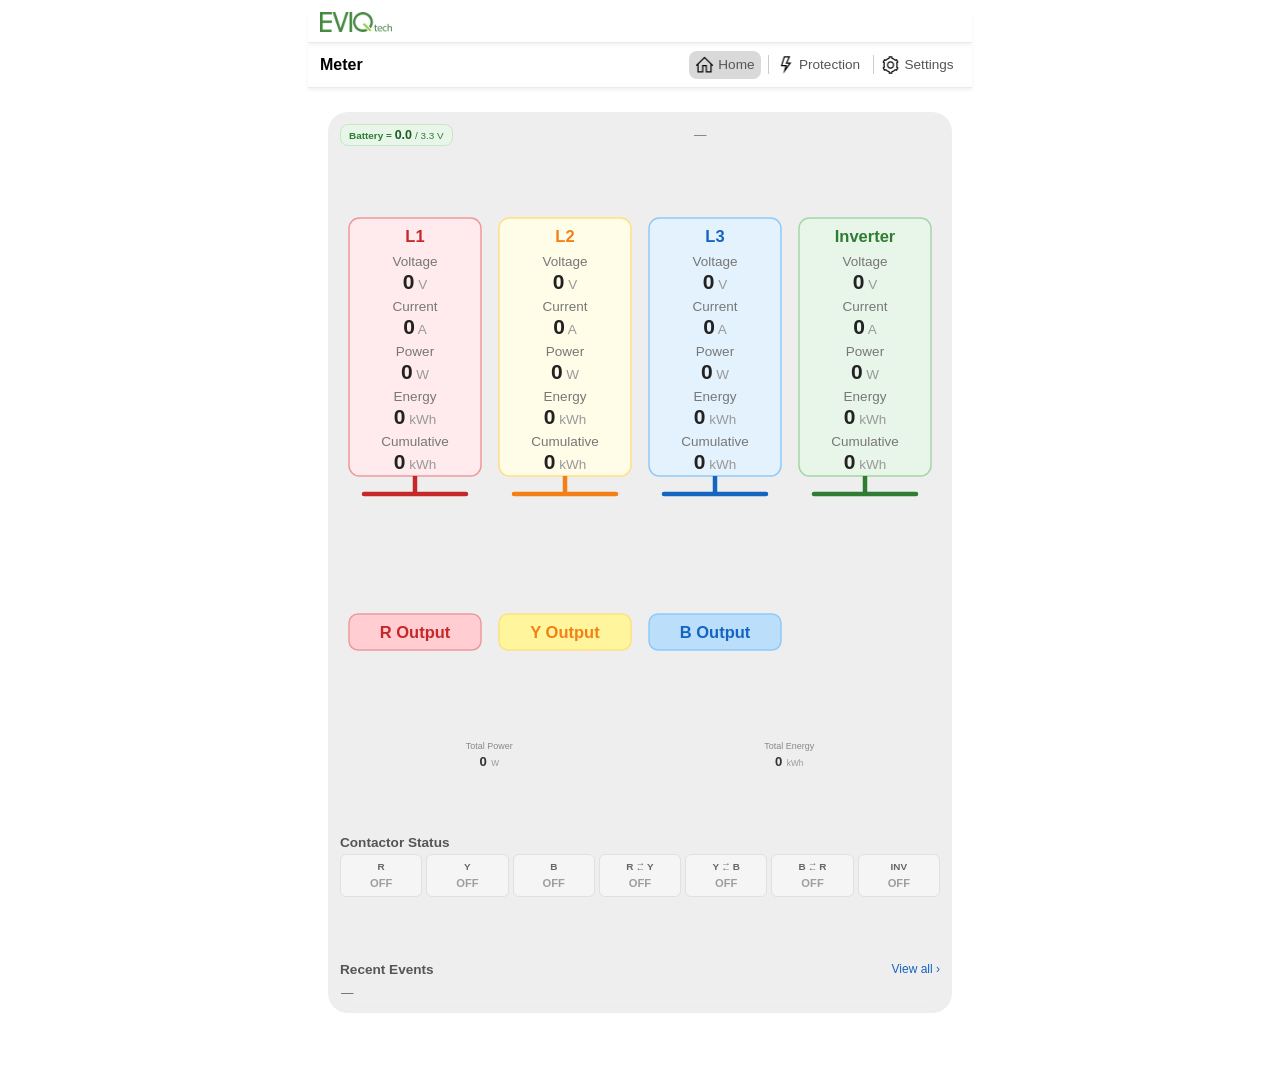
==== commit 22b31afa: "line to phase connection changed" ====
--- a/data/index.html
+++ b/data/index.html
@@ -57,25 +57,23 @@
         <!-- ============ HOME ============ -->
         <div class="home-container gap-flex content-div active" id="menu-1">
           <div id="main-switch-container" class="padding-outer" style="padding:1rem">
-            <!-- Per-phase cards: each phase in its own colour with its V/I/P/E -->
-            <!-- .phase-cell: one parameter (label / value / unit). Grid = 2x2 per box. -->
-            <!-- Inverter | L1 L2 L3 — all four boxes in one row on desktop and mobile. -->
+            <!-- Power-flow diagram: supply voltages on top, arrows show which line feeds -->
+            <!-- each output R/Y/B (from relayStatus). Readings sit inside each supply box. -->
+            <!-- Value elements keep the ids v1..v4, i1..i4, p1..p4, e1..e4, c1..c4. -->
             <style>
-              .phase-row { display:flex; align-items:stretch; gap:4px; margin-top:10px; }
-              .phase-box { flex:1 1 0; min-width:0; border-radius:8px; padding:6px 2px; border:1px solid; }
-              .phase-sep { flex:0 0 2px; background:#bdbdbd; border-radius:1px; margin:2px 3px; }
-              .phase-name { font-weight:700; font-size:.74rem; margin-bottom:5px; text-align:center; }
-              .phase-grid { display:flex; flex-direction:column; gap:5px; }
-              .phase-cell { text-align:center; line-height:1.1; overflow-wrap:anywhere; }
-              .phase-cell .pl { display:block; font-size:.56rem; color:#777; }
-              .phase-cell .pv { font-size:.86rem; font-weight:700; color:#222; }
-              .phase-cell .pu { font-size:.52rem; color:#999; }
-              /* Output voltage: shown only while the phase input is off / fed through an aux relay */
-              .out-cell { display:none; margin-top:2px; padding-top:5px; border-top:1px dashed #bdbdbd; }
-              .out-cell.show { display:block; }
-              .out-cell .pl { color:#e65100; font-weight:700; }
-              .out-cell .pv { color:#e65100; }
-              .total-row { margin-top:4px; padding-top:4px; border-top:1px solid #eee;
+              .flow-svg { display:block; width:100%; max-width:640px; margin:10px auto 0; font-family:inherit; }
+              .flow-svg text { text-anchor:middle; }
+              .flow-svg .fl { fill:none; stroke-width:5; stroke-linejoin:miter; }
+              .flow-svg .fl-in { fill:none; stroke:#fff; stroke-width:1.6; stroke-linejoin:miter; }
+              .flow-svg .off { display:none; }
+              .flow-svg .fl-name { font-size:11px; font-weight:700; }
+              .flow-svg .fl-hdr { font-size:10px; font-weight:700; }
+              .flow-svg .fl-val { font-size:15px; font-weight:700; fill:#222; }
+              .flow-svg .fl-lbl { font-size:9px; fill:#777; }
+              .flow-svg .fl-rv { font-size:14px; font-weight:700; fill:#222; }
+              .flow-svg .fl-unit { font-size:9px; fill:#999; }
+              .flow-svg .fl-badge { font-size:7px; font-weight:700; fill:#fff; }
+              .total-row { margin-top:16px; padding-top:12px; border-top:1px solid #eee;
                            display:flex; justify-content:space-around; text-align:center; }
               .total-row .tl { font-size:.56rem; color:#888; display:block; margin-bottom:1px; }
               .total-row .tv { font-size:.82rem; font-weight:700; color:#333; }
@@ -110,55 +108,106 @@
               </div>
               <div id="systemTime" style="flex:1; text-align:center; font-size:.78rem; color:#777;">—</div>            </div>
 
-            <div class="phase-row">
-              <div class="phase-box" style="background:#e8f5e9; border-color:#c8e6c9;">
-                <div class="phase-name" style="color:#2e7d32;">Inverter</div>
-                <div class="phase-grid">
-                  <div class="phase-cell"><span class="pl">Voltage</span><b class="pv" id="v4">0</b> <span class="pu">V</span></div>
-                  <div class="phase-cell"><span class="pl">Current</span><b class="pv" id="i4">0</b> <span class="pu">A</span></div>
-                  <div class="phase-cell"><span class="pl">Power</span><b class="pv" id="p4">0</b> <span class="pu">W</span></div>
-                  <div class="phase-cell"><span class="pl">Energy</span><b class="pv" id="e4">0</b> <span class="pu">kWh</span></div>
-                  <div class="phase-cell"><span class="pl">Cumulative</span><b class="pv" id="c4">0</b> <span class="pu">kWh</span></div>
-                </div>
-              </div>
-              <div class="phase-sep" aria-hidden="true"></div>
-
-              <div class="phase-box" style="background:#ffebee; border-color:#ffcdd2;">
-                <div class="phase-name" style="color:#c62828;">L1</div>
-                <div class="phase-grid">
-                  <div class="phase-cell"><span class="pl">Voltage</span><b class="pv" id="v1">0</b> <span class="pu">V</span></div>
-                  <div class="phase-cell"><span class="pl">Current</span><b class="pv" id="i1">0</b> <span class="pu">A</span></div>
-                  <div class="phase-cell"><span class="pl">Power</span><b class="pv" id="p1">0</b> <span class="pu">W</span></div>
-                  <div class="phase-cell"><span class="pl">Energy</span><b class="pv" id="e1">0</b> <span class="pu">kWh</span></div>
-                  <div class="phase-cell"><span class="pl">Cumulative</span><b class="pv" id="c1">0</b> <span class="pu">kWh</span></div>
-                  <div class="phase-cell out-cell" id="out1"><span class="pl">Output</span><b class="pv">0</b> <span class="pu">V</span></div>
-                </div>
-              </div>
-
-              <div class="phase-box" style="background:#fffde7; border-color:#fff9c4;">
-                <div class="phase-name" style="color:#f57f17;">L2</div>
-                <div class="phase-grid">
-                  <div class="phase-cell"><span class="pl">Voltage</span><b class="pv" id="v2">0</b> <span class="pu">V</span></div>
-                  <div class="phase-cell"><span class="pl">Current</span><b class="pv" id="i2">0</b> <span class="pu">A</span></div>
-                  <div class="phase-cell"><span class="pl">Power</span><b class="pv" id="p2">0</b> <span class="pu">W</span></div>
-                  <div class="phase-cell"><span class="pl">Energy</span><b class="pv" id="e2">0</b> <span class="pu">kWh</span></div>
-                  <div class="phase-cell"><span class="pl">Cumulative</span><b class="pv" id="c2">0</b> <span class="pu">kWh</span></div>
-                  <div class="phase-cell out-cell" id="out2"><span class="pl">Output</span><b class="pv">0</b> <span class="pu">V</span></div>
-                </div>
-              </div>
-
-              <div class="phase-box" style="background:#e3f2fd; border-color:#bbdefb;">
-                <div class="phase-name" style="color:#1565c0;">L3</div>
-                <div class="phase-grid">
-                  <div class="phase-cell"><span class="pl">Voltage</span><b class="pv" id="v3">0</b> <span class="pu">V</span></div>
-                  <div class="phase-cell"><span class="pl">Current</span><b class="pv" id="i3">0</b> <span class="pu">A</span></div>
-                  <div class="phase-cell"><span class="pl">Power</span><b class="pv" id="p3">0</b> <span class="pu">W</span></div>
-                  <div class="phase-cell"><span class="pl">Energy</span><b class="pv" id="e3">0</b> <span class="pu">kWh</span></div>
-                  <div class="phase-cell"><span class="pl">Cumulative</span><b class="pv" id="c3">0</b> <span class="pu">kWh</span></div>
-                  <div class="phase-cell out-cell" id="out3"><span class="pl">Output</span><b class="pv">0</b> <span class="pu">V</span></div>
-                </div>
-              </div>
-            </div>
+            <svg class="flow-svg" viewBox="0 0 400 296" role="img" aria-label="Power flow: supply lines to outputs">
+              <defs>
+                <marker id="ah0" viewBox="0 0 8 8" refX="0" refY="4" markerWidth="11" markerHeight="11" markerUnits="userSpaceOnUse" orient="auto"><path d="M0,0 L8,4 L0,8 z" fill="#c62828"/></marker>
+                <marker id="ah1" viewBox="0 0 8 8" refX="0" refY="4" markerWidth="11" markerHeight="11" markerUnits="userSpaceOnUse" orient="auto"><path d="M0,0 L8,4 L0,8 z" fill="#f57f17"/></marker>
+                <marker id="ah2" viewBox="0 0 8 8" refX="0" refY="4" markerWidth="11" markerHeight="11" markerUnits="userSpaceOnUse" orient="auto"><path d="M0,0 L8,4 L0,8 z" fill="#1565c0"/></marker>
+                <marker id="ah3" viewBox="0 0 8 8" refX="0" refY="4" markerWidth="11" markerHeight="11" markerUnits="userSpaceOnUse" orient="auto"><path d="M0,0 L8,4 L0,8 z" fill="#2e7d32"/></marker>
+              </defs>
+              <!-- Supply boxes (L1 L2 L3 Inverter) with all readings, plus a tap line + bar below -->
+              <rect x="6" y="4" width="88" height="172" rx="7" fill="#ffebee" stroke="#ef9a9a"/>
+              <text x="50" y="20" class="fl-name" fill="#c62828">L1</text>
+              <text x="50" y="36" class="fl-lbl">Voltage</text>
+              <text x="50" y="51"><tspan class="fl-rv" id="v1">0</tspan><tspan class="fl-unit"> V</tspan></text>
+              <text x="50" y="66" class="fl-lbl">Current</text>
+              <text x="50" y="81"><tspan class="fl-rv" id="i1">0</tspan><tspan class="fl-unit"> A</tspan></text>
+              <text x="50" y="96" class="fl-lbl">Power</text>
+              <text x="50" y="111"><tspan class="fl-rv" id="p1">0</tspan><tspan class="fl-unit"> W</tspan></text>
+              <text x="50" y="126" class="fl-lbl">Energy</text>
+              <text x="50" y="141"><tspan class="fl-rv" id="e1">0</tspan><tspan class="fl-unit"> kWh</tspan></text>
+              <text x="50" y="156" class="fl-lbl">Cumulative</text>
+              <text x="50" y="171"><tspan class="fl-rv" id="c1">0</tspan><tspan class="fl-unit"> kWh</tspan></text>
+              <line x1="50" y1="176" x2="50" y2="188" stroke="#c62828" stroke-width="3"/>
+              <line x1="16" y1="188" x2="84" y2="188" stroke="#c62828" stroke-width="3" stroke-linecap="round"/>
+              <rect x="106" y="4" width="88" height="172" rx="7" fill="#fffde7" stroke="#ffe082"/>
+              <text x="150" y="20" class="fl-name" fill="#f57f17">L2</text>
+              <text x="150" y="36" class="fl-lbl">Voltage</text>
+              <text x="150" y="51"><tspan class="fl-rv" id="v2">0</tspan><tspan class="fl-unit"> V</tspan></text>
+              <text x="150" y="66" class="fl-lbl">Current</text>
+              <text x="150" y="81"><tspan class="fl-rv" id="i2">0</tspan><tspan class="fl-unit"> A</tspan></text>
+              <text x="150" y="96" class="fl-lbl">Power</text>
+              <text x="150" y="111"><tspan class="fl-rv" id="p2">0</tspan><tspan class="fl-unit"> W</tspan></text>
+              <text x="150" y="126" class="fl-lbl">Energy</text>
+              <text x="150" y="141"><tspan class="fl-rv" id="e2">0</tspan><tspan class="fl-unit"> kWh</tspan></text>
+              <text x="150" y="156" class="fl-lbl">Cumulative</text>
+              <text x="150" y="171"><tspan class="fl-rv" id="c2">0</tspan><tspan class="fl-unit"> kWh</tspan></text>
+              <line x1="150" y1="176" x2="150" y2="188" stroke="#f57f17" stroke-width="3"/>
+              <line x1="116" y1="188" x2="184" y2="188" stroke="#f57f17" stroke-width="3" stroke-linecap="round"/>
+              <rect x="206" y="4" width="88" height="172" rx="7" fill="#e3f2fd" stroke="#90caf9"/>
+              <text x="250" y="20" class="fl-name" fill="#1565c0">L3</text>
+              <text x="250" y="36" class="fl-lbl">Voltage</text>
+              <text x="250" y="51"><tspan class="fl-rv" id="v3">0</tspan><tspan class="fl-unit"> V</tspan></text>
+              <text x="250" y="66" class="fl-lbl">Current</text>
+              <text x="250" y="81"><tspan class="fl-rv" id="i3">0</tspan><tspan class="fl-unit"> A</tspan></text>
+              <text x="250" y="96" class="fl-lbl">Power</text>
+              <text x="250" y="111"><tspan class="fl-rv" id="p3">0</tspan><tspan class="fl-unit"> W</tspan></text>
+              <text x="250" y="126" class="fl-lbl">Energy</text>
+              <text x="250" y="141"><tspan class="fl-rv" id="e3">0</tspan><tspan class="fl-unit"> kWh</tspan></text>
+              <text x="250" y="156" class="fl-lbl">Cumulative</text>
+              <text x="250" y="171"><tspan class="fl-rv" id="c3">0</tspan><tspan class="fl-unit"> kWh</tspan></text>
+              <line x1="250" y1="176" x2="250" y2="188" stroke="#1565c0" stroke-width="3"/>
+              <line x1="216" y1="188" x2="284" y2="188" stroke="#1565c0" stroke-width="3" stroke-linecap="round"/>
+              <rect x="306" y="4" width="88" height="172" rx="7" fill="#e8f5e9" stroke="#a5d6a7"/>
+              <text x="350" y="20" class="fl-name" fill="#2e7d32">Inverter</text>
+              <text x="350" y="36" class="fl-lbl">Voltage</text>
+              <text x="350" y="51"><tspan class="fl-rv" id="v4">0</tspan><tspan class="fl-unit"> V</tspan></text>
+              <text x="350" y="66" class="fl-lbl">Current</text>
+              <text x="350" y="81"><tspan class="fl-rv" id="i4">0</tspan><tspan class="fl-unit"> A</tspan></text>
+              <text x="350" y="96" class="fl-lbl">Power</text>
+              <text x="350" y="111"><tspan class="fl-rv" id="p4">0</tspan><tspan class="fl-unit"> W</tspan></text>
+              <text x="350" y="126" class="fl-lbl">Energy</text>
+              <text x="350" y="141"><tspan class="fl-rv" id="e4">0</tspan><tspan class="fl-unit"> kWh</tspan></text>
+              <text x="350" y="156" class="fl-lbl">Cumulative</text>
+              <text x="350" y="171"><tspan class="fl-rv" id="c4">0</tspan><tspan class="fl-unit"> kWh</tspan></text>
+              <line x1="350" y1="176" x2="350" y2="188" stroke="#2e7d32" stroke-width="3"/>
+              <line x1="316" y1="188" x2="384" y2="188" stroke="#2e7d32" stroke-width="3" stroke-linecap="round"/>
+              <g id="upsAuxBadge" class="off"><rect x="309" y="8" width="18" height="11" rx="5.5" fill="#2e7d32"/><text x="318" y="16" class="fl-badge">AUX</text></g>
+              <!-- Flow arrows (double line): id flSO = source S (0=L1 1=L2 2=L3 3=UPS) feeds output O (0=R 1=Y 2=B). -->
+              <!-- Hidden with class "off"; applyReadings() in app.js shows them from relayStatus. Lane order is fixed -->
+              <!-- so lines from one source never cross; a crossing only appears where it cannot be avoided. -->
+              <!-- L1 -> R -->
+              <g id="fl00" class="flw off"><path class="fl" d="M50 188 L50 257" stroke="#c62828" marker-end="url(#ah0)"/><path class="fl-in" d="M50 190 L50 257"/></g>
+              <!-- L2 -> Y -->
+              <g id="fl11" class="flw off"><path class="fl" d="M150 188 L150 257" stroke="#f57f17" marker-end="url(#ah1)"/><path class="fl-in" d="M150 190 L150 257"/></g>
+              <!-- L3 -> B -->
+              <g id="fl22" class="flw off"><path class="fl" d="M250 188 L250 257" stroke="#1565c0" marker-end="url(#ah2)"/><path class="fl-in" d="M250 190 L250 257"/></g>
+              <!-- L2 -> R -->
+              <g id="fl10" class="flw off"><path class="fl" d="M140 188 L140 200 L50 200 L50 257" stroke="#f57f17" marker-end="url(#ah1)"/><path class="fl-in" d="M140 190 L140 200 L50 200 L50 257"/></g>
+              <!-- L2 -> B -->
+              <g id="fl12" class="flw off"><path class="fl" d="M160 188 L160 210 L250 210 L250 257" stroke="#f57f17" marker-end="url(#ah1)"/><path class="fl-in" d="M160 190 L160 210 L250 210 L250 257"/></g>
+              <!-- L3 -> R -->
+              <g id="fl20" class="flw off"><path class="fl" d="M232 188 L232 220 L50 220 L50 257" stroke="#1565c0" marker-end="url(#ah2)"/><path class="fl-in" d="M232 190 L232 220 L50 220 L50 257"/></g>
+              <!-- L3 -> Y -->
+              <g id="fl21" class="flw off"><path class="fl" d="M240 188 L240 230 L150 230 L150 257" stroke="#1565c0" marker-end="url(#ah2)"/><path class="fl-in" d="M240 190 L240 230 L150 230 L150 257"/></g>
+              <!-- L1 -> B -->
+              <g id="fl02" class="flw off"><path class="fl" d="M68 188 L68 240 L250 240 L250 257" stroke="#c62828" marker-end="url(#ah0)"/><path class="fl-in" d="M68 190 L68 240 L250 240 L250 257"/></g>
+              <!-- L1 -> Y -->
+              <g id="fl01" class="flw off"><path class="fl" d="M60 188 L60 250 L150 250 L150 257" stroke="#c62828" marker-end="url(#ah0)"/><path class="fl-in" d="M60 190 L60 250 L150 250 L150 257"/></g>
+              <!-- UPS -> R -->
+              <g id="fl30" class="flw off"><path class="fl" d="M324 188 L324 200 L50 200 L50 257" stroke="#2e7d32" marker-end="url(#ah3)"/><path class="fl-in" d="M324 190 L324 200 L50 200 L50 257"/></g>
+              <!-- UPS -> Y -->
+              <g id="fl31" class="flw off"><path class="fl" d="M332 188 L332 220 L150 220 L150 257" stroke="#2e7d32" marker-end="url(#ah3)"/><path class="fl-in" d="M332 190 L332 220 L150 220 L150 257"/></g>
+              <!-- UPS -> B -->
+              <g id="fl32" class="flw off"><path class="fl" d="M340 188 L340 240 L250 240 L250 257" stroke="#2e7d32" marker-end="url(#ah3)"/><path class="fl-in" d="M340 190 L340 240 L250 240 L250 257"/></g>
+              <!-- Output boxes R / Y / B -->
+              <rect x="6" y="268" width="88" height="24" rx="6" fill="#ffcdd2" stroke="#ef9a9a"/>
+              <text x="50" y="284" class="fl-name" fill="#c62828">R Output</text>
+              <rect x="106" y="268" width="88" height="24" rx="6" fill="#fff59d" stroke="#ffe082"/>
+              <text x="150" y="284" class="fl-name" fill="#f57f17">Y Output</text>
+              <rect x="206" y="268" width="88" height="24" rx="6" fill="#bbdefb" stroke="#90caf9"/>
+              <text x="250" y="284" class="fl-name" fill="#1565c0">B Output</text>
+            </svg>
 
             <!-- Totals: plain row, no box -->
             <div class="total-row">
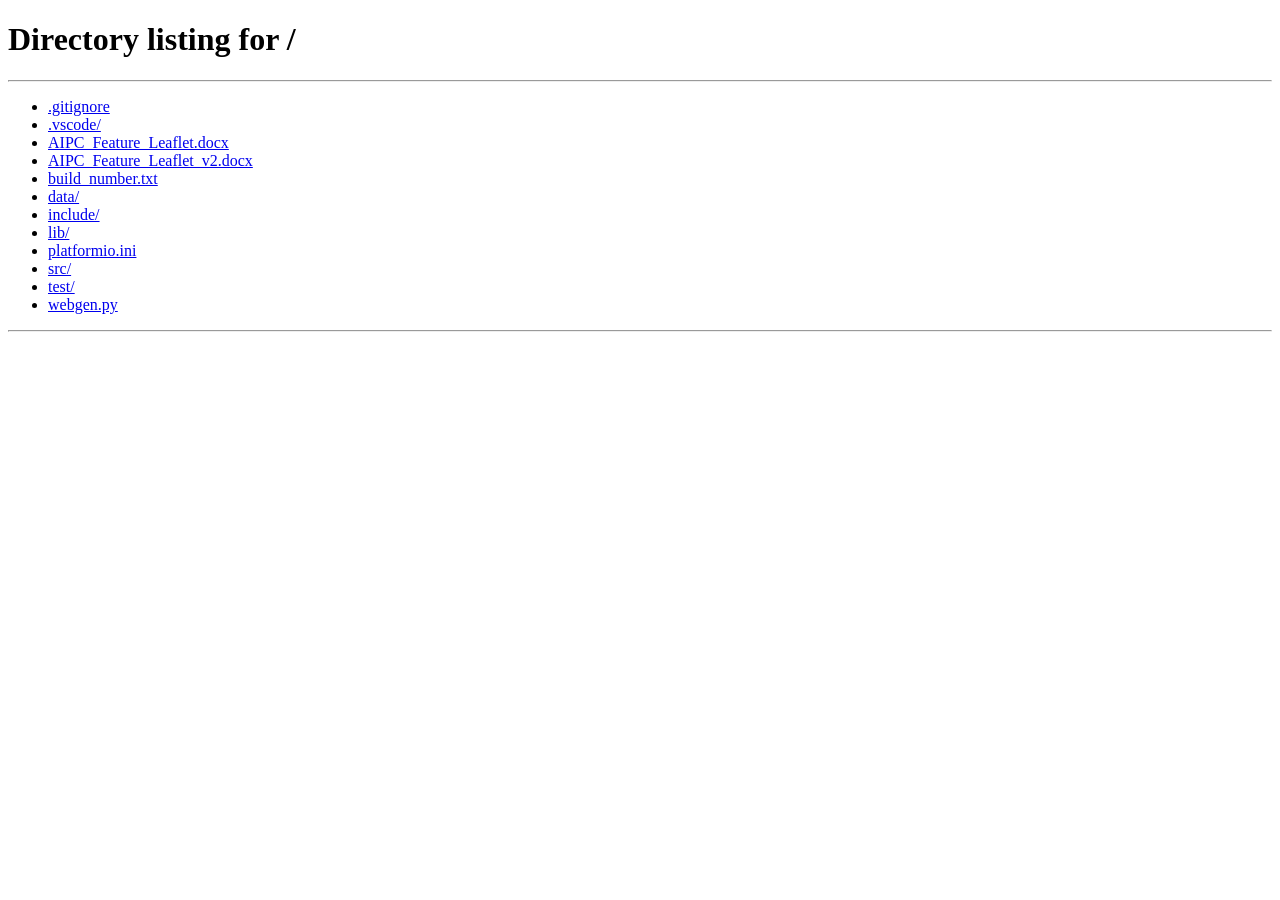
==== commit 568fa863: "A changes in the web socket method and some ui changes." ====
--- a/data/index.html
+++ b/data/index.html
@@ -61,7 +61,7 @@
             <!-- each output R/Y/B (from relayStatus). Readings sit inside each supply box. -->
             <!-- Value elements keep the ids v1..v4, i1..i4, p1..p4, e1..e4, c1..c4. -->
             <style>
-              .flow-svg { display:block; width:100%; max-width:640px; margin:10px auto 0; font-family:inherit; }
+              .flow-svg { display:block; width:100%; max-width:640px; margin:4px auto 0; font-family:inherit; }
               .flow-svg text { text-anchor:middle; }
               .flow-svg .fl { fill:none; stroke-width:5; stroke-linejoin:miter; }
               .flow-svg .fl-in { fill:none; stroke:#fff; stroke-width:1.6; stroke-linejoin:miter; }
@@ -73,7 +73,7 @@
               .flow-svg .fl-rv { font-size:14px; font-weight:700; fill:#222; }
               .flow-svg .fl-unit { font-size:9px; fill:#999; }
               .flow-svg .fl-badge { font-size:7px; font-weight:700; fill:#fff; }
-              .total-row { margin-top:16px; padding-top:12px; border-top:1px solid #eee;
+              .total-row { margin-top:2px; padding-top:2px; border-top:1px solid #eee;
                            display:flex; justify-content:space-around; text-align:center; }
               .total-row .tl { font-size:.56rem; color:#888; display:block; margin-bottom:1px; }
               .total-row .tv { font-size:.82rem; font-weight:700; color:#333; }
@@ -87,8 +87,8 @@
               .battery-chip.low { background:#ffebee; border-color:#ffcdd2; }
               .battery-chip.low .bl, .battery-chip.low .bu { color:#c62828; }
               .battery-chip.low .bv { color:#b71c1c; }
-              .cf-row { margin-top:4px; padding-top:4px; border-top:1px solid #eee; }
-              .cf-title { font-size:.85rem; font-weight:600; color:#555; margin-bottom:4px; }
+              .cf-row { margin-top:2px; padding-top:2px; border-top:1px solid #eee; }
+              .cf-title { font-size:.85rem; font-weight:600; color:#555; margin-bottom:2px; }
               .cf-grid { display:flex; gap:4px; }
               .cf-chip { flex:1 1 0; min-width:0; text-align:center; border-radius:6px; padding:5px 2px;
                          border:1px solid #e0e0e0; background:#f5f5f5; }
@@ -108,7 +108,7 @@
               </div>
               <div id="systemTime" style="flex:1; text-align:center; font-size:.78rem; color:#777;">—</div>            </div>
 
-            <svg class="flow-svg" viewBox="0 0 400 296" role="img" aria-label="Power flow: supply lines to outputs">
+            <svg class="flow-svg" viewBox="0 0 400 269" role="img" aria-label="Power flow: supply lines to outputs">
               <defs>
                 <marker id="ah0" viewBox="0 0 8 8" refX="0" refY="4" markerWidth="11" markerHeight="11" markerUnits="userSpaceOnUse" orient="auto"><path d="M0,0 L8,4 L0,8 z" fill="#c62828"/></marker>
                 <marker id="ah1" viewBox="0 0 8 8" refX="0" refY="4" markerWidth="11" markerHeight="11" markerUnits="userSpaceOnUse" orient="auto"><path d="M0,0 L8,4 L0,8 z" fill="#f57f17"/></marker>
@@ -128,8 +128,8 @@
               <text x="50" y="141"><tspan class="fl-rv" id="e1">0</tspan><tspan class="fl-unit"> kWh</tspan></text>
               <text x="50" y="156" class="fl-lbl">Cumulative</text>
               <text x="50" y="171"><tspan class="fl-rv" id="c1">0</tspan><tspan class="fl-unit"> kWh</tspan></text>
-              <line x1="50" y1="176" x2="50" y2="188" stroke="#c62828" stroke-width="3"/>
-              <line x1="16" y1="188" x2="84" y2="188" stroke="#c62828" stroke-width="3" stroke-linecap="round"/>
+              <line x1="50" y1="176" x2="50" y2="182" stroke="#c62828" stroke-width="3"/>
+              <line x1="16" y1="182" x2="84" y2="182" stroke="#c62828" stroke-width="3" stroke-linecap="round"/>
               <rect x="106" y="4" width="88" height="172" rx="7" fill="#fffde7" stroke="#ffe082"/>
               <text x="150" y="20" class="fl-name" fill="#f57f17">L2</text>
               <text x="150" y="36" class="fl-lbl">Voltage</text>
@@ -142,8 +142,8 @@
               <text x="150" y="141"><tspan class="fl-rv" id="e2">0</tspan><tspan class="fl-unit"> kWh</tspan></text>
               <text x="150" y="156" class="fl-lbl">Cumulative</text>
               <text x="150" y="171"><tspan class="fl-rv" id="c2">0</tspan><tspan class="fl-unit"> kWh</tspan></text>
-              <line x1="150" y1="176" x2="150" y2="188" stroke="#f57f17" stroke-width="3"/>
-              <line x1="116" y1="188" x2="184" y2="188" stroke="#f57f17" stroke-width="3" stroke-linecap="round"/>
+              <line x1="150" y1="176" x2="150" y2="182" stroke="#f57f17" stroke-width="3"/>
+              <line x1="116" y1="182" x2="184" y2="182" stroke="#f57f17" stroke-width="3" stroke-linecap="round"/>
               <rect x="206" y="4" width="88" height="172" rx="7" fill="#e3f2fd" stroke="#90caf9"/>
               <text x="250" y="20" class="fl-name" fill="#1565c0">L3</text>
               <text x="250" y="36" class="fl-lbl">Voltage</text>
@@ -156,8 +156,8 @@
               <text x="250" y="141"><tspan class="fl-rv" id="e3">0</tspan><tspan class="fl-unit"> kWh</tspan></text>
               <text x="250" y="156" class="fl-lbl">Cumulative</text>
               <text x="250" y="171"><tspan class="fl-rv" id="c3">0</tspan><tspan class="fl-unit"> kWh</tspan></text>
-              <line x1="250" y1="176" x2="250" y2="188" stroke="#1565c0" stroke-width="3"/>
-              <line x1="216" y1="188" x2="284" y2="188" stroke="#1565c0" stroke-width="3" stroke-linecap="round"/>
+              <line x1="250" y1="176" x2="250" y2="182" stroke="#1565c0" stroke-width="3"/>
+              <line x1="216" y1="182" x2="284" y2="182" stroke="#1565c0" stroke-width="3" stroke-linecap="round"/>
               <rect x="306" y="4" width="88" height="172" rx="7" fill="#e8f5e9" stroke="#a5d6a7"/>
               <text x="350" y="20" class="fl-name" fill="#2e7d32">Inverter</text>
               <text x="350" y="36" class="fl-lbl">Voltage</text>
@@ -170,43 +170,44 @@
               <text x="350" y="141"><tspan class="fl-rv" id="e4">0</tspan><tspan class="fl-unit"> kWh</tspan></text>
               <text x="350" y="156" class="fl-lbl">Cumulative</text>
               <text x="350" y="171"><tspan class="fl-rv" id="c4">0</tspan><tspan class="fl-unit"> kWh</tspan></text>
-              <line x1="350" y1="176" x2="350" y2="188" stroke="#2e7d32" stroke-width="3"/>
-              <line x1="316" y1="188" x2="384" y2="188" stroke="#2e7d32" stroke-width="3" stroke-linecap="round"/>
-              <g id="upsAuxBadge" class="off"><rect x="309" y="8" width="18" height="11" rx="5.5" fill="#2e7d32"/><text x="318" y="16" class="fl-badge">AUX</text></g>
+              <line x1="350" y1="176" x2="350" y2="182" stroke="#2e7d32" stroke-width="3"/>
+              <line x1="316" y1="182" x2="384" y2="182" stroke="#2e7d32" stroke-width="3" stroke-linecap="round"/>
               <!-- Flow arrows (double line): id flSO = source S (0=L1 1=L2 2=L3 3=UPS) feeds output O (0=R 1=Y 2=B). -->
               <!-- Hidden with class "off"; applyReadings() in app.js shows them from relayStatus. Lane order is fixed -->
               <!-- so lines from one source never cross; a crossing only appears where it cannot be avoided. -->
+              <!-- Compact layout: source bar y=182, cross lanes every 7 units (189..224), -->
+              <!-- arrow paths end at 232 (arrow head reaches 243), output boxes at y=243. -->
               <!-- L1 -> R -->
-              <g id="fl00" class="flw off"><path class="fl" d="M50 188 L50 257" stroke="#c62828" marker-end="url(#ah0)"/><path class="fl-in" d="M50 190 L50 257"/></g>
+              <g id="fl00" class="flw off"><path class="fl" d="M50 182 L50 232" stroke="#c62828" marker-end="url(#ah0)"/><path class="fl-in" d="M50 184 L50 232"/></g>
               <!-- L2 -> Y -->
-              <g id="fl11" class="flw off"><path class="fl" d="M150 188 L150 257" stroke="#f57f17" marker-end="url(#ah1)"/><path class="fl-in" d="M150 190 L150 257"/></g>
+              <g id="fl11" class="flw off"><path class="fl" d="M150 182 L150 232" stroke="#f57f17" marker-end="url(#ah1)"/><path class="fl-in" d="M150 184 L150 232"/></g>
               <!-- L3 -> B -->
-              <g id="fl22" class="flw off"><path class="fl" d="M250 188 L250 257" stroke="#1565c0" marker-end="url(#ah2)"/><path class="fl-in" d="M250 190 L250 257"/></g>
+              <g id="fl22" class="flw off"><path class="fl" d="M250 182 L250 232" stroke="#1565c0" marker-end="url(#ah2)"/><path class="fl-in" d="M250 184 L250 232"/></g>
               <!-- L2 -> R -->
-              <g id="fl10" class="flw off"><path class="fl" d="M140 188 L140 200 L50 200 L50 257" stroke="#f57f17" marker-end="url(#ah1)"/><path class="fl-in" d="M140 190 L140 200 L50 200 L50 257"/></g>
+              <g id="fl10" class="flw off"><path class="fl" d="M140 182 L140 189 L50 189 L50 232" stroke="#f57f17" marker-end="url(#ah1)"/><path class="fl-in" d="M140 184 L140 189 L50 189 L50 232"/></g>
               <!-- L2 -> B -->
-              <g id="fl12" class="flw off"><path class="fl" d="M160 188 L160 210 L250 210 L250 257" stroke="#f57f17" marker-end="url(#ah1)"/><path class="fl-in" d="M160 190 L160 210 L250 210 L250 257"/></g>
+              <g id="fl12" class="flw off"><path class="fl" d="M160 182 L160 196 L250 196 L250 232" stroke="#f57f17" marker-end="url(#ah1)"/><path class="fl-in" d="M160 184 L160 196 L250 196 L250 232"/></g>
               <!-- L3 -> R -->
-              <g id="fl20" class="flw off"><path class="fl" d="M232 188 L232 220 L50 220 L50 257" stroke="#1565c0" marker-end="url(#ah2)"/><path class="fl-in" d="M232 190 L232 220 L50 220 L50 257"/></g>
+              <g id="fl20" class="flw off"><path class="fl" d="M232 182 L232 203 L50 203 L50 232" stroke="#1565c0" marker-end="url(#ah2)"/><path class="fl-in" d="M232 184 L232 203 L50 203 L50 232"/></g>
               <!-- L3 -> Y -->
-              <g id="fl21" class="flw off"><path class="fl" d="M240 188 L240 230 L150 230 L150 257" stroke="#1565c0" marker-end="url(#ah2)"/><path class="fl-in" d="M240 190 L240 230 L150 230 L150 257"/></g>
+              <g id="fl21" class="flw off"><path class="fl" d="M240 182 L240 210 L150 210 L150 232" stroke="#1565c0" marker-end="url(#ah2)"/><path class="fl-in" d="M240 184 L240 210 L150 210 L150 232"/></g>
               <!-- L1 -> B -->
-              <g id="fl02" class="flw off"><path class="fl" d="M68 188 L68 240 L250 240 L250 257" stroke="#c62828" marker-end="url(#ah0)"/><path class="fl-in" d="M68 190 L68 240 L250 240 L250 257"/></g>
+              <g id="fl02" class="flw off"><path class="fl" d="M68 182 L68 217 L250 217 L250 232" stroke="#c62828" marker-end="url(#ah0)"/><path class="fl-in" d="M68 184 L68 217 L250 217 L250 232"/></g>
               <!-- L1 -> Y -->
-              <g id="fl01" class="flw off"><path class="fl" d="M60 188 L60 250 L150 250 L150 257" stroke="#c62828" marker-end="url(#ah0)"/><path class="fl-in" d="M60 190 L60 250 L150 250 L150 257"/></g>
+              <g id="fl01" class="flw off"><path class="fl" d="M60 182 L60 224 L150 224 L150 232" stroke="#c62828" marker-end="url(#ah0)"/><path class="fl-in" d="M60 184 L60 224 L150 224 L150 232"/></g>
               <!-- UPS -> R -->
-              <g id="fl30" class="flw off"><path class="fl" d="M324 188 L324 200 L50 200 L50 257" stroke="#2e7d32" marker-end="url(#ah3)"/><path class="fl-in" d="M324 190 L324 200 L50 200 L50 257"/></g>
+              <g id="fl30" class="flw off"><path class="fl" d="M324 182 L324 189 L50 189 L50 232" stroke="#2e7d32" marker-end="url(#ah3)"/><path class="fl-in" d="M324 184 L324 189 L50 189 L50 232"/></g>
               <!-- UPS -> Y -->
-              <g id="fl31" class="flw off"><path class="fl" d="M332 188 L332 220 L150 220 L150 257" stroke="#2e7d32" marker-end="url(#ah3)"/><path class="fl-in" d="M332 190 L332 220 L150 220 L150 257"/></g>
+              <g id="fl31" class="flw off"><path class="fl" d="M332 182 L332 203 L150 203 L150 232" stroke="#2e7d32" marker-end="url(#ah3)"/><path class="fl-in" d="M332 184 L332 203 L150 203 L150 232"/></g>
               <!-- UPS -> B -->
-              <g id="fl32" class="flw off"><path class="fl" d="M340 188 L340 240 L250 240 L250 257" stroke="#2e7d32" marker-end="url(#ah3)"/><path class="fl-in" d="M340 190 L340 240 L250 240 L250 257"/></g>
+              <g id="fl32" class="flw off"><path class="fl" d="M340 182 L340 217 L250 217 L250 232" stroke="#2e7d32" marker-end="url(#ah3)"/><path class="fl-in" d="M340 184 L340 217 L250 217 L250 232"/></g>
               <!-- Output boxes R / Y / B -->
-              <rect x="6" y="268" width="88" height="24" rx="6" fill="#ffcdd2" stroke="#ef9a9a"/>
-              <text x="50" y="284" class="fl-name" fill="#c62828">R Output</text>
-              <rect x="106" y="268" width="88" height="24" rx="6" fill="#fff59d" stroke="#ffe082"/>
-              <text x="150" y="284" class="fl-name" fill="#f57f17">Y Output</text>
-              <rect x="206" y="268" width="88" height="24" rx="6" fill="#bbdefb" stroke="#90caf9"/>
-              <text x="250" y="284" class="fl-name" fill="#1565c0">B Output</text>
+              <rect x="6" y="243" width="88" height="24" rx="6" fill="#ffcdd2" stroke="#ef9a9a"/>
+              <text x="50" y="259" class="fl-name" fill="#c62828">R Output</text>
+              <rect x="106" y="243" width="88" height="24" rx="6" fill="#fff59d" stroke="#ffe082"/>
+              <text x="150" y="259" class="fl-name" fill="#f57f17">Y Output</text>
+              <rect x="206" y="243" width="88" height="24" rx="6" fill="#bbdefb" stroke="#90caf9"/>
+              <text x="250" y="259" class="fl-name" fill="#1565c0">B Output</text>
             </svg>
 
             <!-- Totals: plain row, no box -->
